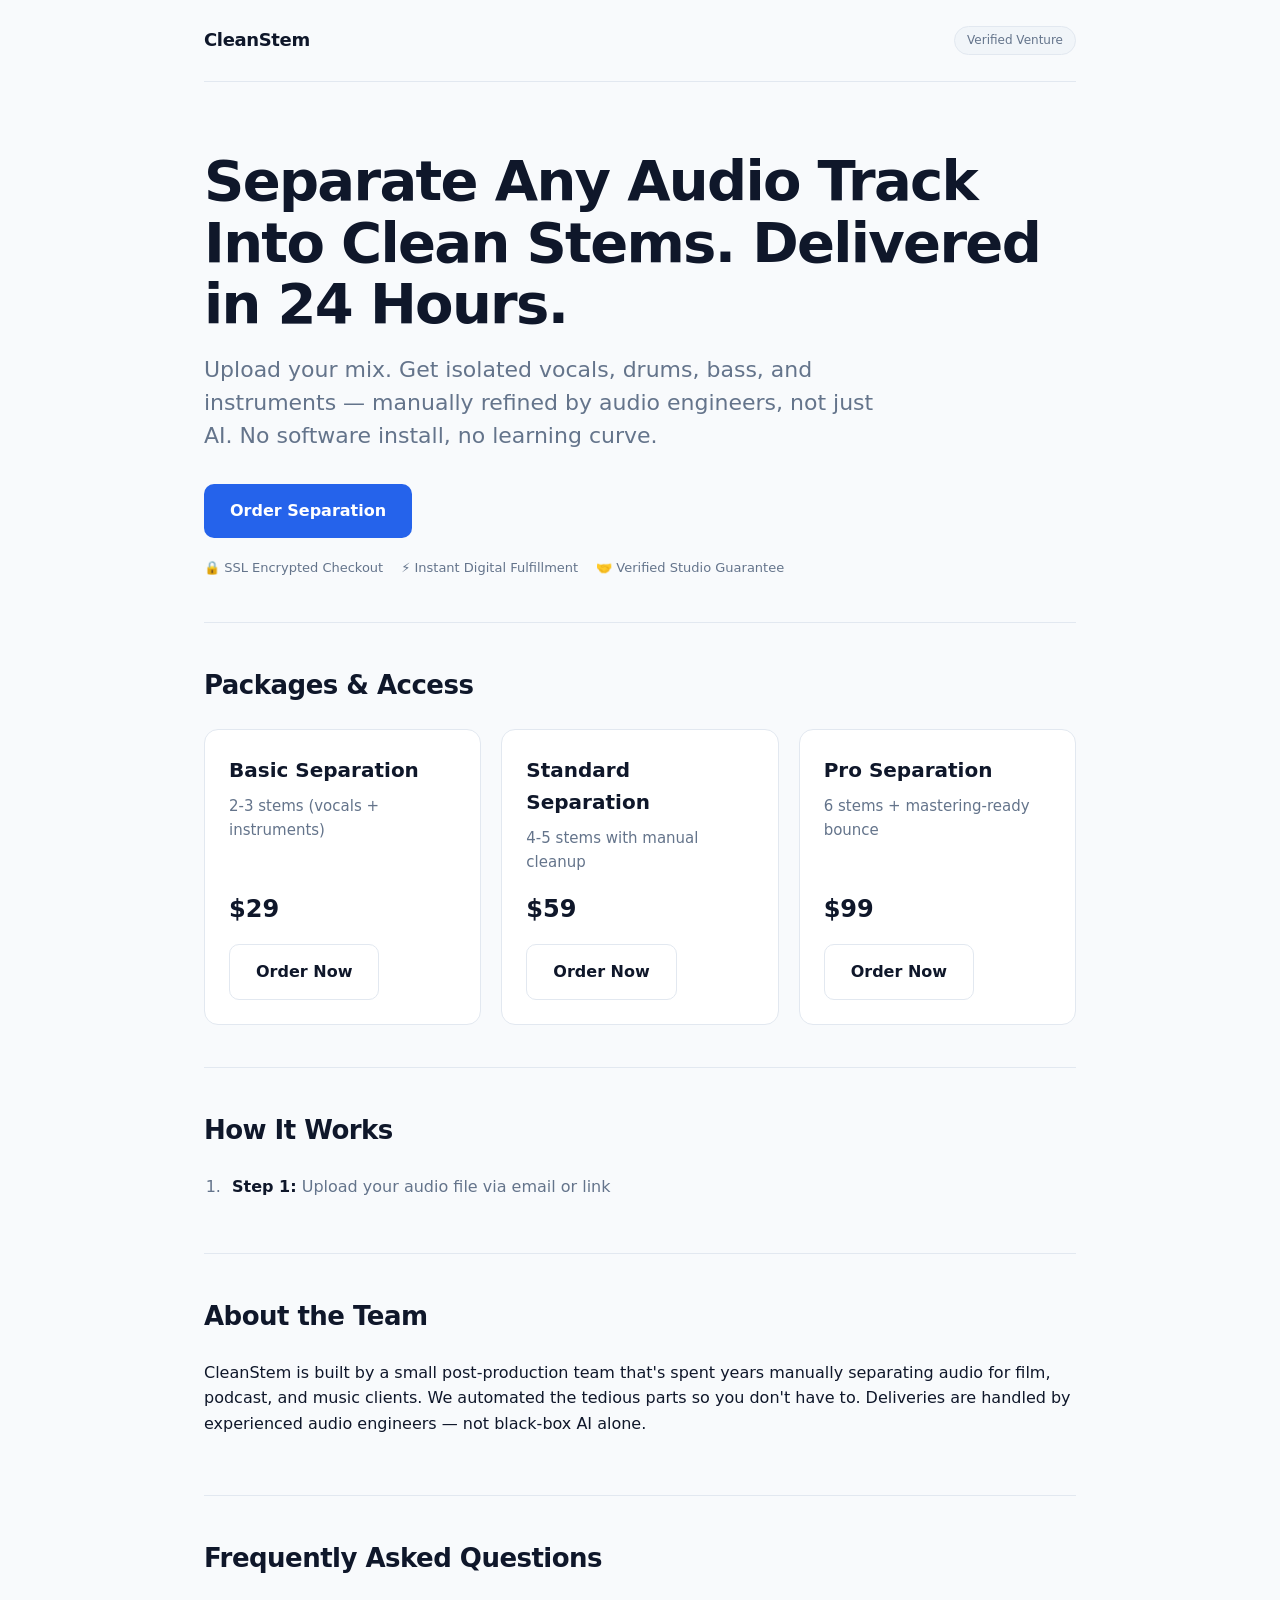
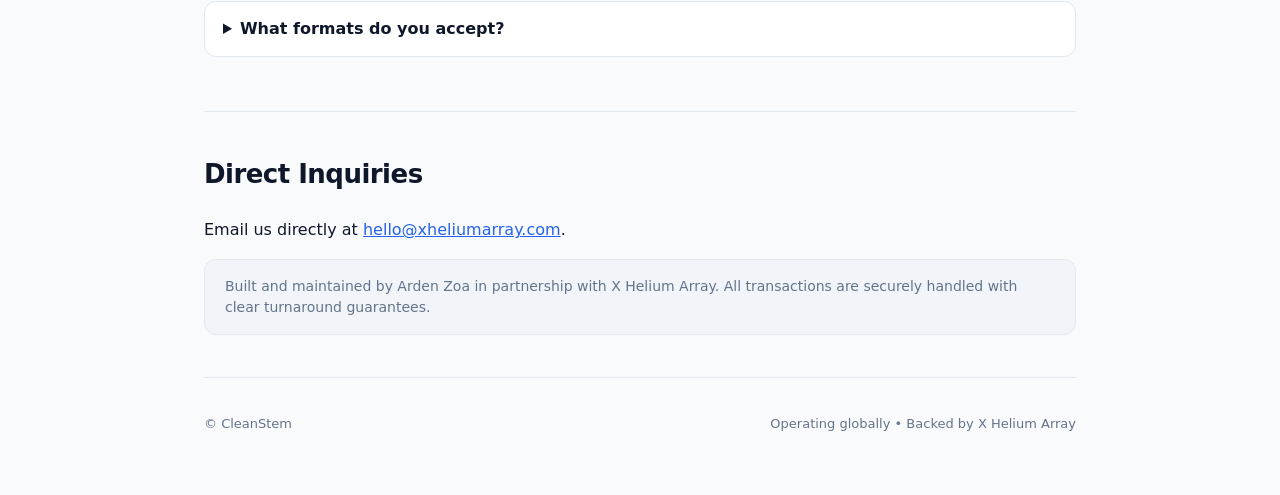
==== cleanstem/index.html @ 587b39a6 "Arden automated deployment: cleanstem (2026-11-14T08:57:35Z)" ====
<!doctype html>
<html lang="en">
<head>
<meta charset="utf-8">
<meta name="viewport" content="width=device-width,initial-scale=1">
<title>CleanStem — Separate Any Audio Track Into Clean Stems. Delivered in 24 Hours.</title>
<meta name="description" content="Upload your mix. Get isolated vocals, drums, bass, and instruments — manually refined by audio engineers, not just AI. No software install, no learning curve.">
<meta property="og:title" content="CleanStem — Separate Any Audio Track Into Clean Stems. Delivered in 24 Hours.">
<meta property="og:description" content="Upload your mix. Get isolated vocals, drums, bass, and instruments — manually refined by audio engineers, not just AI. No software install, no learning curve.">
<style>
:root{
  --bg:#0c0d0e;--fg:#f3f4f6;--muted:#9ca3af;--card:#141618;
  --line:#22252a;--accent:#2563eb;--accent-hover:#1d4ed8;--accent-fg:#ffffff;
  --soft:#181b20;--success:#10b981;--badge:#1e293b;
}
@media (prefers-color-scheme:light){
  :root{
    --bg:#f8fafc;--fg:#0f172a;--muted:#64748b;--card:#ffffff;
    --line:#e2e8f0;--accent:#2563eb;--accent-hover:#1d4ed8;--accent-fg:#ffffff;
    --soft:#f1f5f9;--success:#059669;--badge:#f1f5f9;
  }
}
*{box-sizing:border-box}html{scroll-behavior:smooth}
body{margin:0;background:var(--bg);color:var(--fg);font:16px/1.6 system-ui,-apple-system,"Segoe UI",Roboto,Helvetica,Arial,sans-serif;-webkit-font-smoothing:antialiased}
.wrap{max-width:920px;margin:0 auto;padding:0 24px}
header{display:flex;justify-content:space-between;align-items:center;padding:26px 0;border-bottom:1px solid var(--line)}
.brand{font-weight:700;font-size:18px;letter-spacing:-.02em}
.badge{font-size:12px;background:var(--badge);border:1px solid var(--line);border-radius:999px;padding:4px 12px;color:var(--muted);font-weight:500}
.hero{padding:68px 0 44px;text-align:left}
h1{font-size:clamp(34px,6vw,56px);line-height:1.1;margin:0 0 18px;letter-spacing:-.03em;font-weight:800}
.sub{font-size:clamp(18px,2.4vw,22px);color:var(--muted);max-width:680px;margin:0 0 32px;line-height:1.5}
.btn{display:inline-block;background:var(--accent);color:var(--accent-fg);padding:14px 26px;border-radius:10px;text-decoration:none;font-weight:600;font-size:16px;transition:background .15s ease}
.btn:hover{background:var(--accent-hover)}
.btn.ghost{background:transparent;color:var(--fg);border:1px solid var(--line)}
.btn.ghost:hover{border-color:var(--accent);color:var(--accent)}
.btn.checkout{background:var(--success);color:#ffffff}
.btn.checkout:hover{background:#059669}
.trust-bar{display:flex;gap:18px;align-items:center;margin-top:20px;font-size:13px;color:var(--muted)}
.trust-item{display:flex;align-items:center;gap:6px}
section{padding:42px 0;border-top:1px solid var(--line)}
h2{font-size:26px;margin:0 0 22px;letter-spacing:-.02em}
.grid{display:grid;gap:20px;grid-template-columns:repeat(auto-fit,minmax(260px,1fr))}
.card{background:var(--card);border:1px solid var(--line);border-radius:14px;padding:24px;display:flex;flex-direction:column;justify-content:space-between}
.card h3{margin:0 0 8px;font-size:20px;font-weight:700}.card p{margin:0 0 16px;color:var(--muted);font-size:15px}
.price{font-size:24px;font-weight:800;margin-bottom:16px;color:var(--fg)}
.price span{font-size:14px;color:var(--muted);font-weight:400}
ol.steps{padding-left:22px;margin:0}ol.steps li{margin:12px 0;padding-left:6px;color:var(--muted)}
ol.steps li strong{color:var(--fg)}
details{background:var(--card);border:1px solid var(--line);border-radius:12px;padding:14px 18px;margin:12px 0}
summary{cursor:pointer;font-weight:600;font-size:16px}
details p{margin:10px 0 0;color:var(--muted);font-size:15px}
.note{background:var(--soft);border:1px solid var(--line);border-radius:12px;padding:16px 20px;color:var(--muted);font-size:14px;line-height:1.5}
footer{padding:36px 0 60px;color:var(--muted);font-size:13px;border-top:1px solid var(--line);display:flex;justify-content:space-between;align-items:center}
a{color:var(--accent)}
</style>

</head>
<body>
<div class="wrap">
  <header>
    <div class="brand">CleanStem</div>
    <div class="badge">Verified Venture</div>
  </header>

  <div class="hero">
    <h1>Separate Any Audio Track Into Clean Stems. Delivered in 24 Hours.</h1>
    <p class="sub">Upload your mix. Get isolated vocals, drums, bass, and instruments — manually refined by audio engineers, not just AI. No software install, no learning curve.</p>
    <a class="btn" href="mailto:hello@xheliumarray.com?subject=CleanStem%20Order&amp;body=Hi%2C%20I&#x27;d%20like%20to%20order%20a%20stem%20separation.%20Here&#x27;s%20my%20file%3A"  rel="noopener">Order Separation</a>
    <div class="trust-bar"><div class="trust-item">🔒 SSL Encrypted Checkout</div><div class="trust-item">⚡ Instant Digital Fulfillment</div><div class="trust-item">🤝 Verified Studio Guarantee</div></div>
  </div>

  <section id="offers"><h2>Packages & Access</h2><div class="grid"><div class="card"><div><h3>Basic Separation</h3><p>2-3 stems (vocals + instruments)</p></div><div><div class="price">$29</div><a class="btn ghost" href="mailto:hello@xheliumarray.com?subject=CleanStem%20Basic&amp;body=I&#x27;d%20like%20the%20Basic%20package"  rel="noopener">Order Now</a></div></div><div class="card"><div><h3>Standard Separation</h3><p>4-5 stems with manual cleanup</p></div><div><div class="price">$59</div><a class="btn ghost" href="mailto:hello@xheliumarray.com?subject=CleanStem%20Standard&amp;body=I&#x27;d%20like%20the%20Standard%20package"  rel="noopener">Order Now</a></div></div><div class="card"><div><h3>Pro Separation</h3><p>6 stems + mastering-ready bounce</p></div><div><div class="price">$99</div><a class="btn ghost" href="mailto:hello@xheliumarray.com?subject=CleanStem%20Pro&amp;body=I&#x27;d%20like%20the%20Pro%20package"  rel="noopener">Order Now</a></div></div></div></section>
  <section><h2>How It Works</h2><ol class="steps"><li><strong>Step 1:</strong> Upload your audio file via email or link</li></ol></section>
  <section><h2>About the Team</h2><p>CleanStem is built by a small post-production team that&#x27;s spent years manually separating audio for film, podcast, and music clients. We automated the tedious parts so you don&#x27;t have to. Deliveries are handled by experienced audio engineers — not black-box AI alone.</p></section>
  
  <section><h2>Frequently Asked Questions</h2><details><summary>What formats do you accept?</summary><p>WAV, AIFF, MP3, FLAC, AAC up to 500MB. We recommend lossless for best results.</p></details></section>

  <section id="contact">
    <h2>Direct Inquiries</h2>
    <p>Email us directly at <a href="mailto:hello@xheliumarray.com">hello@xheliumarray.com</a>.</p>
    <div class="note">Built and maintained by Arden Zoa in partnership with X Helium Array. All transactions are securely handled with clear turnaround guarantees.</div>
  </section>

  <footer>
    <div>© CleanStem</div>
    <div>Operating globally • Backed by X Helium Array</div>
  </footer>
</div>
</body>
</html>
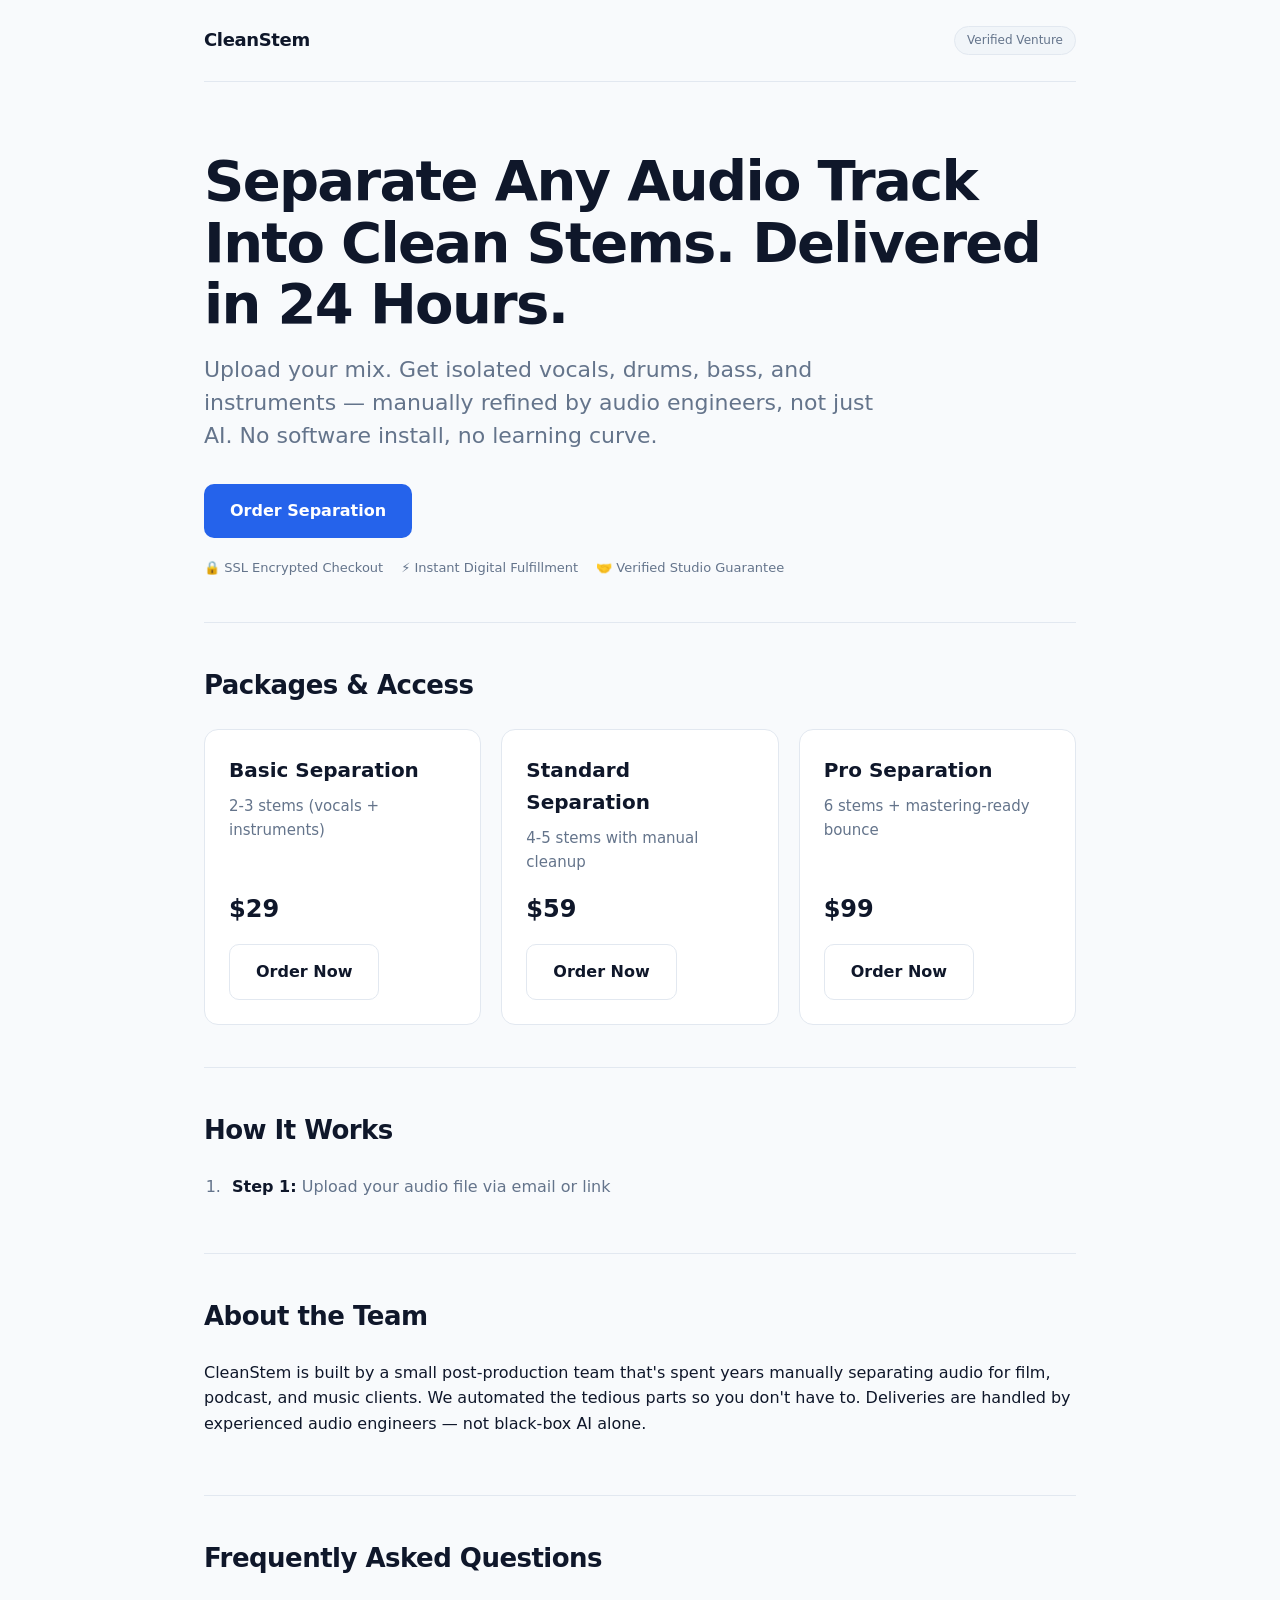
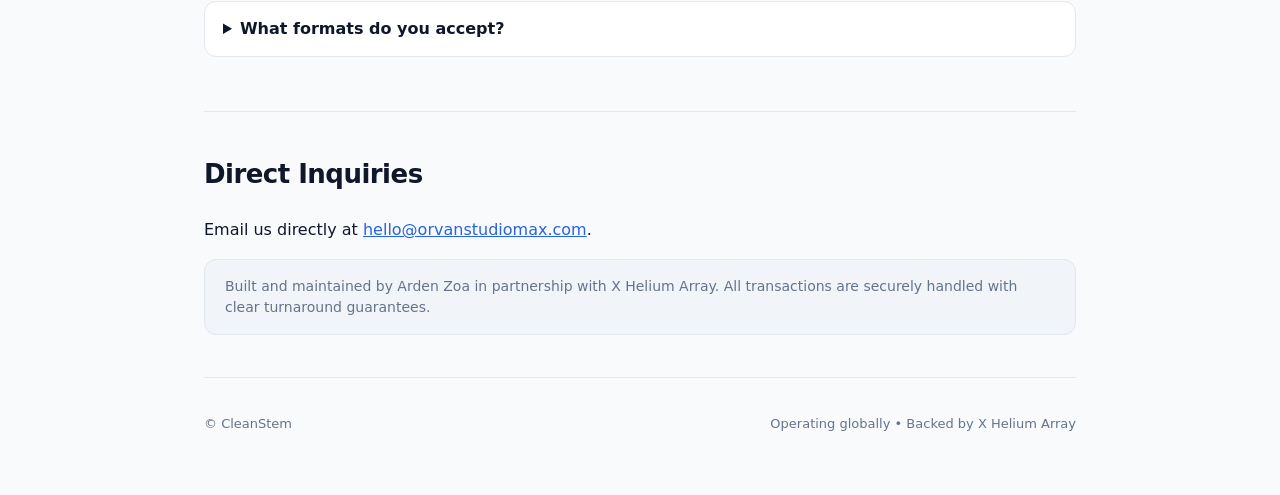
==== commit c8856d53: "Arden automated deployment: cleanstem (2026-11-14T09:01:49Z)" ====
--- a/cleanstem/index.html
+++ b/cleanstem/index.html
@@ -65,11 +65,11 @@
   <div class="hero">
     <h1>Separate Any Audio Track Into Clean Stems. Delivered in 24 Hours.</h1>
     <p class="sub">Upload your mix. Get isolated vocals, drums, bass, and instruments — manually refined by audio engineers, not just AI. No software install, no learning curve.</p>
-    <a class="btn" href="mailto:hello@xheliumarray.com?subject=CleanStem%20Order&amp;body=Hi%2C%20I&#x27;d%20like%20to%20order%20a%20stem%20separation.%20Here&#x27;s%20my%20file%3A"  rel="noopener">Order Separation</a>
+    <a class="btn" href="mailto:hello@orvanstudiomax.com?subject=CleanStem%20Order&amp;body=Hi%2C%20I&#x27;d%20like%20to%20order%20a%20stem%20separation.%20Here&#x27;s%20my%20file%3A"  rel="noopener">Order Separation</a>
     <div class="trust-bar"><div class="trust-item">🔒 SSL Encrypted Checkout</div><div class="trust-item">⚡ Instant Digital Fulfillment</div><div class="trust-item">🤝 Verified Studio Guarantee</div></div>
   </div>
 
-  <section id="offers"><h2>Packages & Access</h2><div class="grid"><div class="card"><div><h3>Basic Separation</h3><p>2-3 stems (vocals + instruments)</p></div><div><div class="price">$29</div><a class="btn ghost" href="mailto:hello@xheliumarray.com?subject=CleanStem%20Basic&amp;body=I&#x27;d%20like%20the%20Basic%20package"  rel="noopener">Order Now</a></div></div><div class="card"><div><h3>Standard Separation</h3><p>4-5 stems with manual cleanup</p></div><div><div class="price">$59</div><a class="btn ghost" href="mailto:hello@xheliumarray.com?subject=CleanStem%20Standard&amp;body=I&#x27;d%20like%20the%20Standard%20package"  rel="noopener">Order Now</a></div></div><div class="card"><div><h3>Pro Separation</h3><p>6 stems + mastering-ready bounce</p></div><div><div class="price">$99</div><a class="btn ghost" href="mailto:hello@xheliumarray.com?subject=CleanStem%20Pro&amp;body=I&#x27;d%20like%20the%20Pro%20package"  rel="noopener">Order Now</a></div></div></div></section>
+  <section id="offers"><h2>Packages & Access</h2><div class="grid"><div class="card"><div><h3>Basic Separation</h3><p>2-3 stems (vocals + instruments)</p></div><div><div class="price">$29</div><a class="btn ghost" href="mailto:hello@orvanstudiomax.com?subject=CleanStem%20Basic&amp;body=I&#x27;d%20like%20the%20Basic%20package"  rel="noopener">Order Now</a></div></div><div class="card"><div><h3>Standard Separation</h3><p>4-5 stems with manual cleanup</p></div><div><div class="price">$59</div><a class="btn ghost" href="mailto:hello@orvanstudiomax.com?subject=CleanStem%20Standard&amp;body=I&#x27;d%20like%20the%20Standard%20package"  rel="noopener">Order Now</a></div></div><div class="card"><div><h3>Pro Separation</h3><p>6 stems + mastering-ready bounce</p></div><div><div class="price">$99</div><a class="btn ghost" href="mailto:hello@orvanstudiomax.com?subject=CleanStem%20Pro&amp;body=I&#x27;d%20like%20the%20Pro%20package"  rel="noopener">Order Now</a></div></div></div></section>
   <section><h2>How It Works</h2><ol class="steps"><li><strong>Step 1:</strong> Upload your audio file via email or link</li></ol></section>
   <section><h2>About the Team</h2><p>CleanStem is built by a small post-production team that&#x27;s spent years manually separating audio for film, podcast, and music clients. We automated the tedious parts so you don&#x27;t have to. Deliveries are handled by experienced audio engineers — not black-box AI alone.</p></section>
   
@@ -77,7 +77,7 @@
 
   <section id="contact">
     <h2>Direct Inquiries</h2>
-    <p>Email us directly at <a href="mailto:hello@xheliumarray.com">hello@xheliumarray.com</a>.</p>
+    <p>Email us directly at <a href="mailto:hello@orvanstudiomax.com">hello@orvanstudiomax.com</a>.</p>
     <div class="note">Built and maintained by Arden Zoa in partnership with X Helium Array. All transactions are securely handled with clear turnaround guarantees.</div>
   </section>
 
@@ -87,4 +87,4 @@
   </footer>
 </div>
 </body>
-</html>+</html>
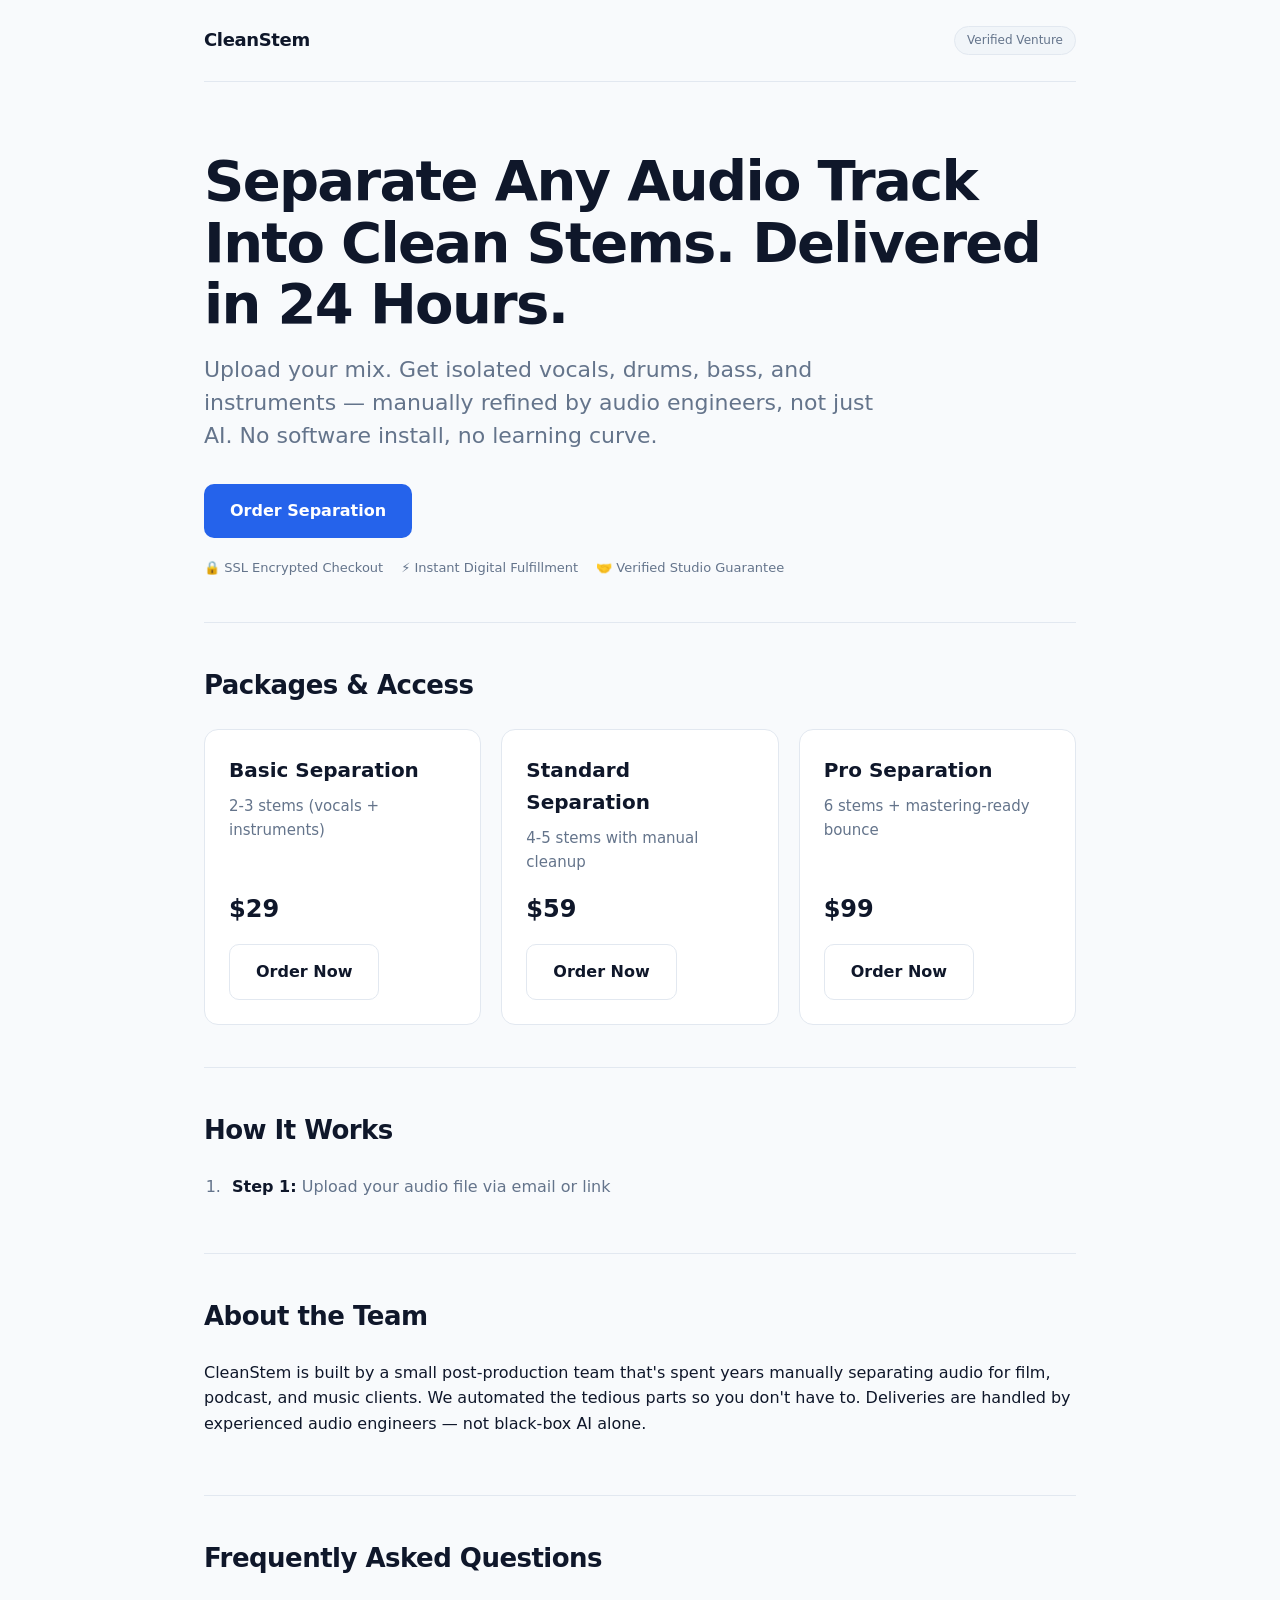
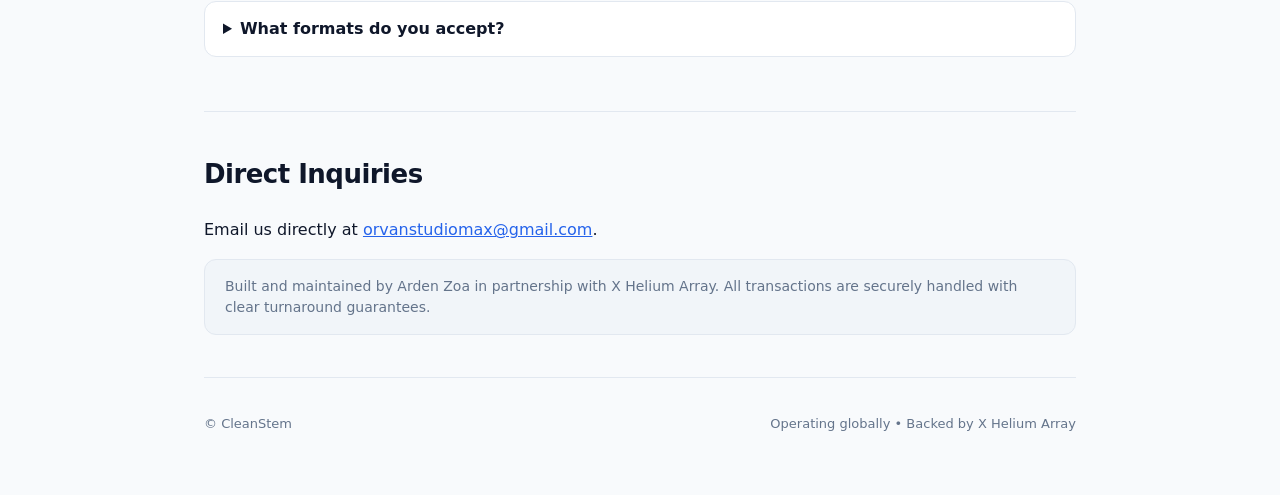
==== commit e67e79b6: "Arden automated deployment: cleanstem (2026-11-14T09:12:26Z)" ====
--- a/cleanstem/index.html
+++ b/cleanstem/index.html
@@ -65,11 +65,11 @@
   <div class="hero">
     <h1>Separate Any Audio Track Into Clean Stems. Delivered in 24 Hours.</h1>
     <p class="sub">Upload your mix. Get isolated vocals, drums, bass, and instruments — manually refined by audio engineers, not just AI. No software install, no learning curve.</p>
-    <a class="btn" href="mailto:hello@orvanstudiomax.com?subject=CleanStem%20Order&amp;body=Hi%2C%20I&#x27;d%20like%20to%20order%20a%20stem%20separation.%20Here&#x27;s%20my%20file%3A"  rel="noopener">Order Separation</a>
+    <a class="btn" href="mailto:orvanstudiomax@gmail.com?subject=CleanStem%20Order&amp;body=Hi%2C%20I&#x27;d%20like%20to%20order%20a%20stem%20separation.%20Here&#x27;s%20my%20file%3A"  rel="noopener">Order Separation</a>
     <div class="trust-bar"><div class="trust-item">🔒 SSL Encrypted Checkout</div><div class="trust-item">⚡ Instant Digital Fulfillment</div><div class="trust-item">🤝 Verified Studio Guarantee</div></div>
   </div>
 
-  <section id="offers"><h2>Packages & Access</h2><div class="grid"><div class="card"><div><h3>Basic Separation</h3><p>2-3 stems (vocals + instruments)</p></div><div><div class="price">$29</div><a class="btn ghost" href="mailto:hello@orvanstudiomax.com?subject=CleanStem%20Basic&amp;body=I&#x27;d%20like%20the%20Basic%20package"  rel="noopener">Order Now</a></div></div><div class="card"><div><h3>Standard Separation</h3><p>4-5 stems with manual cleanup</p></div><div><div class="price">$59</div><a class="btn ghost" href="mailto:hello@orvanstudiomax.com?subject=CleanStem%20Standard&amp;body=I&#x27;d%20like%20the%20Standard%20package"  rel="noopener">Order Now</a></div></div><div class="card"><div><h3>Pro Separation</h3><p>6 stems + mastering-ready bounce</p></div><div><div class="price">$99</div><a class="btn ghost" href="mailto:hello@orvanstudiomax.com?subject=CleanStem%20Pro&amp;body=I&#x27;d%20like%20the%20Pro%20package"  rel="noopener">Order Now</a></div></div></div></section>
+  <section id="offers"><h2>Packages & Access</h2><div class="grid"><div class="card"><div><h3>Basic Separation</h3><p>2-3 stems (vocals + instruments)</p></div><div><div class="price">$29</div><a class="btn ghost" href="mailto:orvanstudiomax@gmail.com?subject=CleanStem%20Basic&amp;body=I&#x27;d%20like%20the%20Basic%20package"  rel="noopener">Order Now</a></div></div><div class="card"><div><h3>Standard Separation</h3><p>4-5 stems with manual cleanup</p></div><div><div class="price">$59</div><a class="btn ghost" href="mailto:orvanstudiomax@gmail.com?subject=CleanStem%20Standard&amp;body=I&#x27;d%20like%20the%20Standard%20package"  rel="noopener">Order Now</a></div></div><div class="card"><div><h3>Pro Separation</h3><p>6 stems + mastering-ready bounce</p></div><div><div class="price">$99</div><a class="btn ghost" href="mailto:orvanstudiomax@gmail.com?subject=CleanStem%20Pro&amp;body=I&#x27;d%20like%20the%20Pro%20package"  rel="noopener">Order Now</a></div></div></div></section>
   <section><h2>How It Works</h2><ol class="steps"><li><strong>Step 1:</strong> Upload your audio file via email or link</li></ol></section>
   <section><h2>About the Team</h2><p>CleanStem is built by a small post-production team that&#x27;s spent years manually separating audio for film, podcast, and music clients. We automated the tedious parts so you don&#x27;t have to. Deliveries are handled by experienced audio engineers — not black-box AI alone.</p></section>
   
@@ -77,7 +77,7 @@
 
   <section id="contact">
     <h2>Direct Inquiries</h2>
-    <p>Email us directly at <a href="mailto:hello@orvanstudiomax.com">hello@orvanstudiomax.com</a>.</p>
+    <p>Email us directly at <a href="mailto:orvanstudiomax@gmail.com">orvanstudiomax@gmail.com</a>.</p>
     <div class="note">Built and maintained by Arden Zoa in partnership with X Helium Array. All transactions are securely handled with clear turnaround guarantees.</div>
   </section>
 
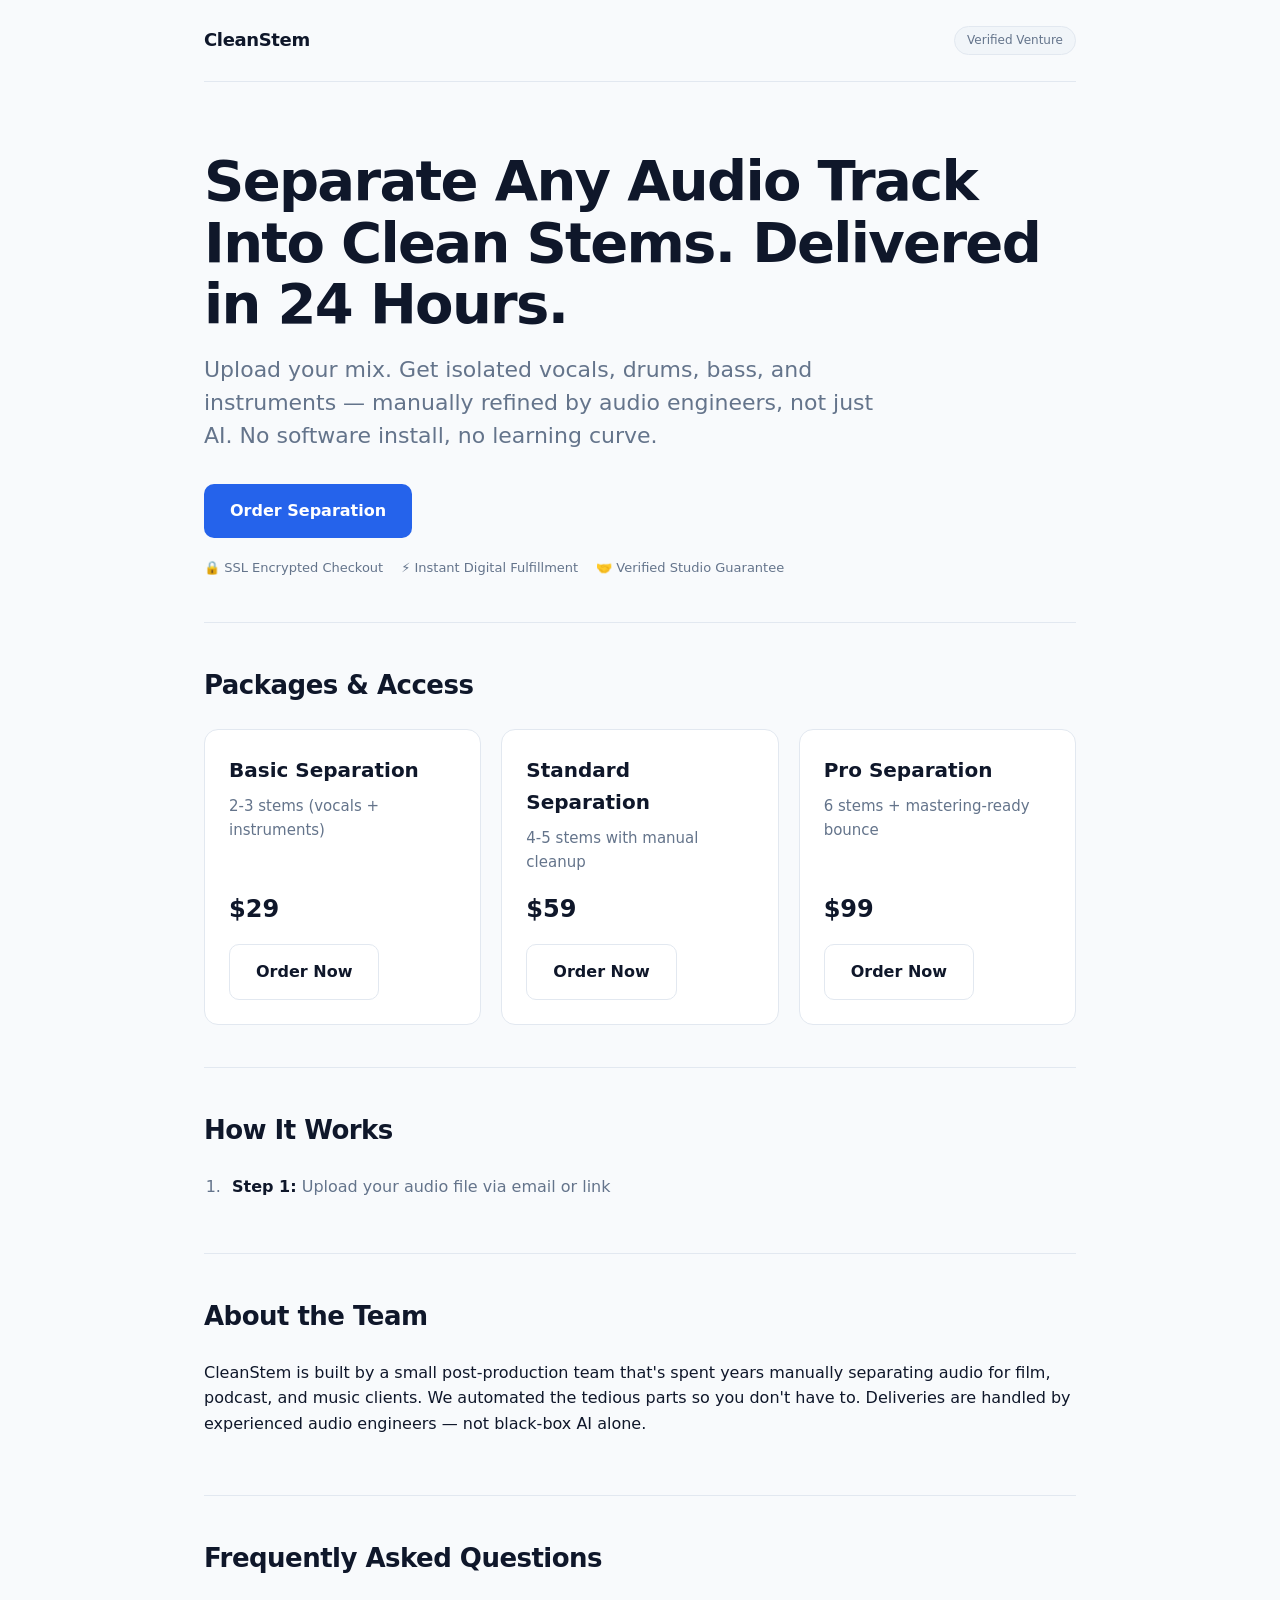
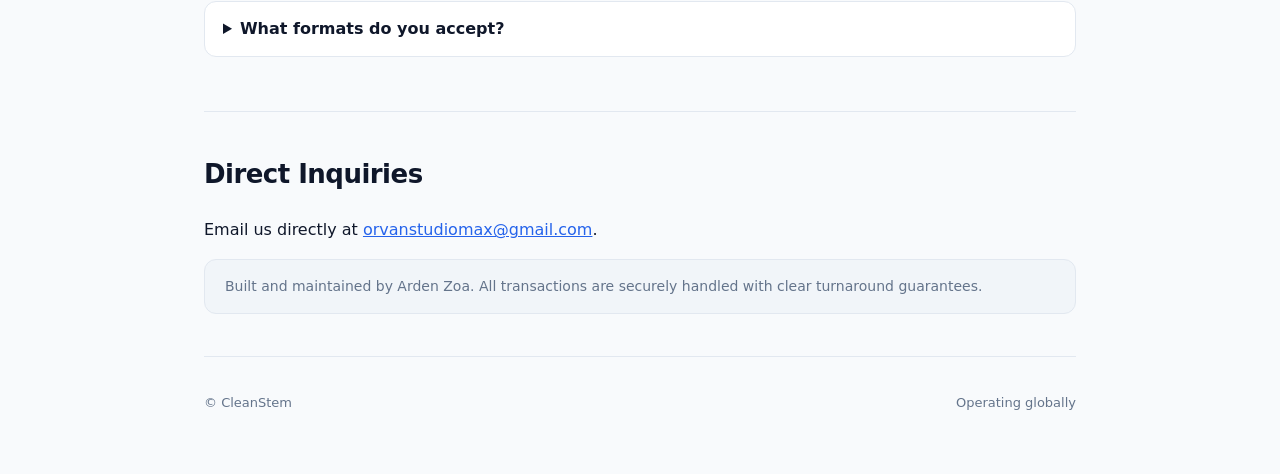
==== commit 7bb9e0f4: "Arden automated deployment: cleanstem (2026-11-14T09:15:03Z)" ====
--- a/cleanstem/index.html
+++ b/cleanstem/index.html
@@ -78,13 +78,13 @@
   <section id="contact">
     <h2>Direct Inquiries</h2>
     <p>Email us directly at <a href="mailto:orvanstudiomax@gmail.com">orvanstudiomax@gmail.com</a>.</p>
-    <div class="note">Built and maintained by Arden Zoa in partnership with X Helium Array. All transactions are securely handled with clear turnaround guarantees.</div>
+    <div class="note">Built and maintained by Arden Zoa. All transactions are securely handled with clear turnaround guarantees.</div>
   </section>
 
   <footer>
     <div>© CleanStem</div>
-    <div>Operating globally • Backed by X Helium Array</div>
+    <div>Operating globally</div>
   </footer>
 </div>
 </body>
-</html>
+</html>
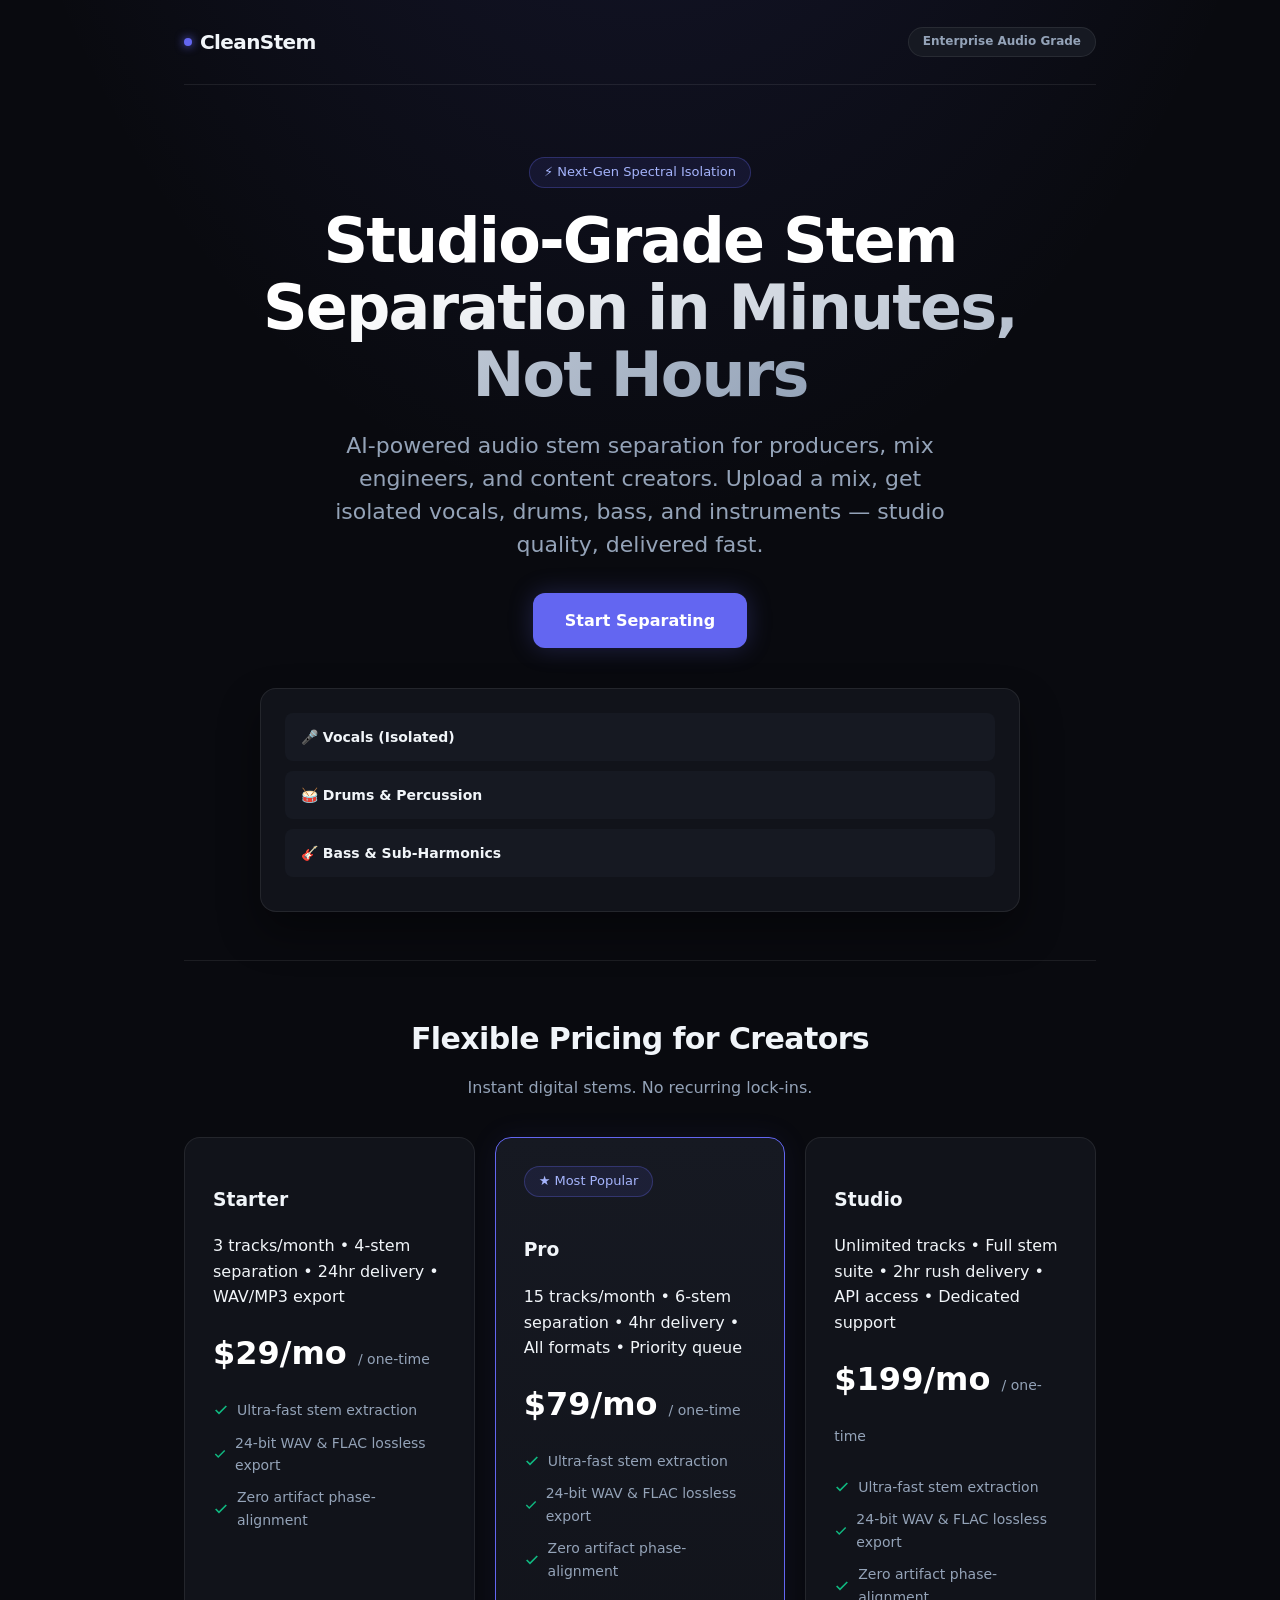
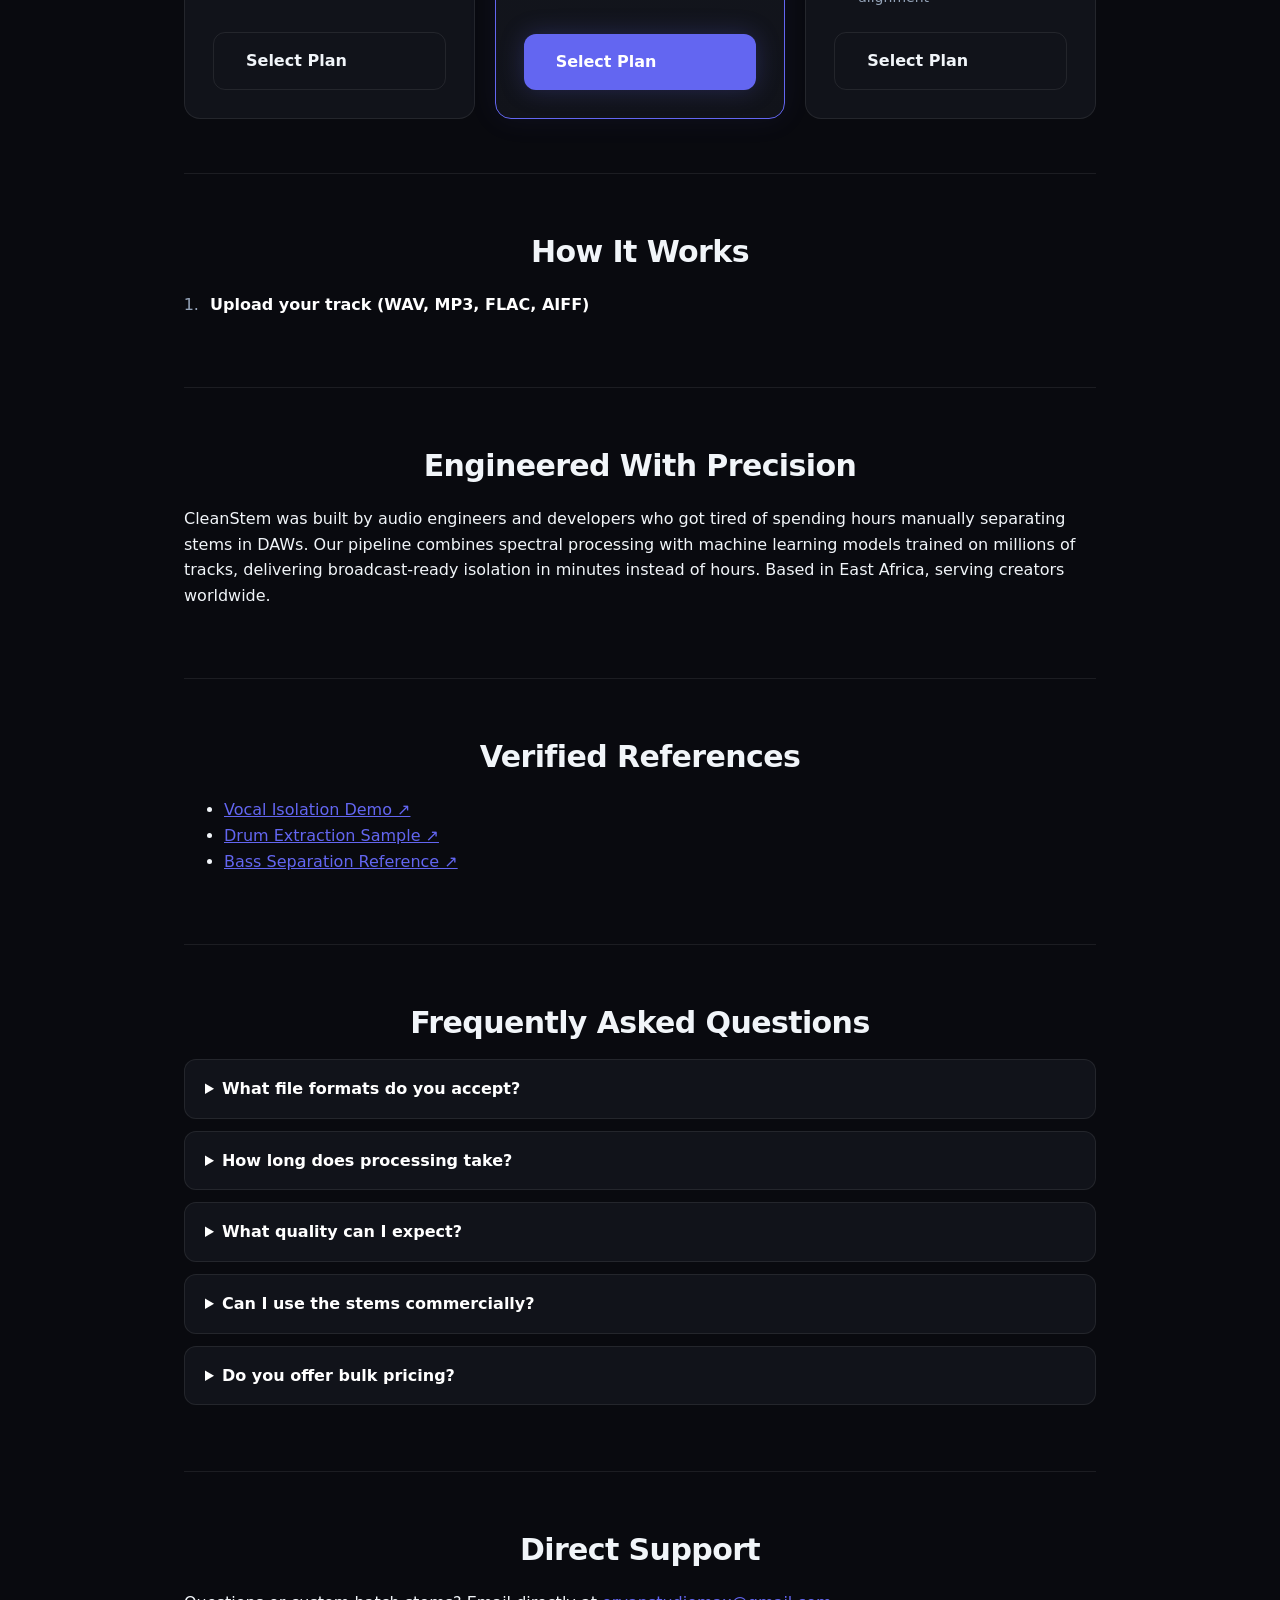
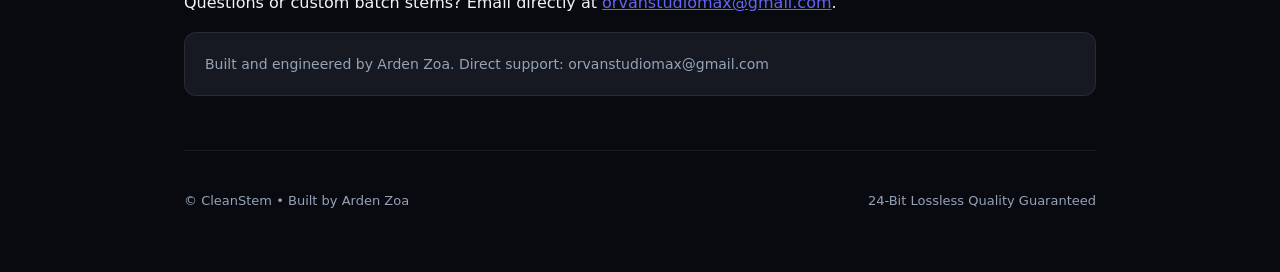
==== commit 85b54451: "Arden automated deployment: cleanstem (2026-11-14T10:06:04Z)" ====
--- a/cleanstem/index.html
+++ b/cleanstem/index.html
@@ -3,54 +3,66 @@
 <head>
 <meta charset="utf-8">
 <meta name="viewport" content="width=device-width,initial-scale=1">
-<title>CleanStem — Separate Any Audio Track Into Clean Stems. Delivered in 24 Hours.</title>
-<meta name="description" content="Upload your mix. Get isolated vocals, drums, bass, and instruments — manually refined by audio engineers, not just AI. No software install, no learning curve.">
-<meta property="og:title" content="CleanStem — Separate Any Audio Track Into Clean Stems. Delivered in 24 Hours.">
-<meta property="og:description" content="Upload your mix. Get isolated vocals, drums, bass, and instruments — manually refined by audio engineers, not just AI. No software install, no learning curve.">
+<title>CleanStem — Studio-Grade Stem Separation in Minutes, Not Hours</title>
+<meta name="description" content="AI-powered audio stem separation for producers, mix engineers, and content creators. Upload a mix, get isolated vocals, drums, bass, and instruments — studio quality, delivered fast.">
+<meta property="og:title" content="CleanStem — Studio-Grade Stem Separation in Minutes, Not Hours">
+<meta property="og:description" content="AI-powered audio stem separation for producers, mix engineers, and content creators. Upload a mix, get isolated vocals, drums, bass, and instruments — studio quality, delivered fast.">
 <style>
 :root{
-  --bg:#0c0d0e;--fg:#f3f4f6;--muted:#9ca3af;--card:#141618;
-  --line:#22252a;--accent:#2563eb;--accent-hover:#1d4ed8;--accent-fg:#ffffff;
-  --soft:#181b20;--success:#10b981;--badge:#1e293b;
-}
-@media (prefers-color-scheme:light){
-  :root{
-    --bg:#f8fafc;--fg:#0f172a;--muted:#64748b;--card:#ffffff;
-    --line:#e2e8f0;--accent:#2563eb;--accent-hover:#1d4ed8;--accent-fg:#ffffff;
-    --soft:#f1f5f9;--success:#059669;--badge:#f1f5f9;
-  }
+  --bg:#090a0f;--fg:#f1f5f9;--muted:#94a3b8;--card:#11131a;
+  --line:rgba(255,255,255,0.08);--accent:#6366f1;--accent-hover:#4f46e5;
+  --accent-glow:rgba(99,102,241,0.25);--card-glow:rgba(99,102,241,0.08);
+  --success:#10b981;--soft:#161922;
 }
 *{box-sizing:border-box}html{scroll-behavior:smooth}
-body{margin:0;background:var(--bg);color:var(--fg);font:16px/1.6 system-ui,-apple-system,"Segoe UI",Roboto,Helvetica,Arial,sans-serif;-webkit-font-smoothing:antialiased}
-.wrap{max-width:920px;margin:0 auto;padding:0 24px}
+body{
+  margin:0;background:var(--bg);color:var(--fg);
+  font:16px/1.6 system-ui,-apple-system,"Segoe UI",Roboto,Helvetica,Arial,sans-serif;
+  background-image:radial-gradient(ellipse 80% 50% at 50% -20%,rgba(99,102,241,0.18),transparent 70%);
+  -webkit-font-smoothing:antialiased;
+}
+.wrap{max-width:960px;margin:0 auto;padding:0 24px}
 header{display:flex;justify-content:space-between;align-items:center;padding:26px 0;border-bottom:1px solid var(--line)}
-.brand{font-weight:700;font-size:18px;letter-spacing:-.02em}
-.badge{font-size:12px;background:var(--badge);border:1px solid var(--line);border-radius:999px;padding:4px 12px;color:var(--muted);font-weight:500}
-.hero{padding:68px 0 44px;text-align:left}
-h1{font-size:clamp(34px,6vw,56px);line-height:1.1;margin:0 0 18px;letter-spacing:-.03em;font-weight:800}
-.sub{font-size:clamp(18px,2.4vw,22px);color:var(--muted);max-width:680px;margin:0 0 32px;line-height:1.5}
-.btn{display:inline-block;background:var(--accent);color:var(--accent-fg);padding:14px 26px;border-radius:10px;text-decoration:none;font-weight:600;font-size:16px;transition:background .15s ease}
-.btn:hover{background:var(--accent-hover)}
-.btn.ghost{background:transparent;color:var(--fg);border:1px solid var(--line)}
-.btn.ghost:hover{border-color:var(--accent);color:var(--accent)}
-.btn.checkout{background:var(--success);color:#ffffff}
-.btn.checkout:hover{background:#059669}
-.trust-bar{display:flex;gap:18px;align-items:center;margin-top:20px;font-size:13px;color:var(--muted)}
-.trust-item{display:flex;align-items:center;gap:6px}
-section{padding:42px 0;border-top:1px solid var(--line)}
-h2{font-size:26px;margin:0 0 22px;letter-spacing:-.02em}
-.grid{display:grid;gap:20px;grid-template-columns:repeat(auto-fit,minmax(260px,1fr))}
-.card{background:var(--card);border:1px solid var(--line);border-radius:14px;padding:24px;display:flex;flex-direction:column;justify-content:space-between}
-.card h3{margin:0 0 8px;font-size:20px;font-weight:700}.card p{margin:0 0 16px;color:var(--muted);font-size:15px}
-.price{font-size:24px;font-weight:800;margin-bottom:16px;color:var(--fg)}
+.brand{font-weight:800;font-size:20px;letter-spacing:-.03em;display:flex;align-items:center;gap:8px}
+.brand-dot{width:8px;height:8px;background:var(--accent);border-radius:50%;box-shadow:0 0 10px var(--accent)}
+.badge{font-size:12px;background:var(--soft);border:1px solid var(--line);border-radius:999px;padding:4px 14px;color:var(--muted);font-weight:600}
+.hero{padding:72px 0 48px;text-align:center}
+.pill{display:inline-flex;align-items:center;gap:6px;background:rgba(99,102,241,0.1);border:1px solid rgba(99,102,241,0.3);color:#a5b4fc;font-size:13px;padding:4px 14px;border-radius:999px;margin-bottom:20px}
+h1{font-size:clamp(36px,6.5vw,62px);line-height:1.08;margin:0 auto 20px;letter-spacing:-.03em;font-weight:800;max-width:820px}
+h1 span{background:linear-gradient(135deg,#fff 40%,#94a3b8);-webkit-background-clip:text;-webkit-text-fill-color:transparent}
+.sub{font-size:clamp(18px,2.4vw,22px);color:var(--muted);max-width:640px;margin:0 auto 32px;line-height:1.5}
+.btn{display:inline-block;background:var(--accent);color:#fff;padding:15px 32px;border-radius:12px;text-decoration:none;font-weight:700;font-size:16px;box-shadow:0 0 24px var(--accent-glow);transition:all .2s ease}
+.btn:hover{background:var(--accent-hover);transform:translateY(-1px);box-shadow:0 0 32px rgba(99,102,241,0.4)}
+.btn.ghost{background:transparent;color:var(--fg);border:1px solid var(--line);box-shadow:none}
+.btn.ghost:hover{border-color:var(--accent);color:#fff}
+.waveform-box{
+  background:var(--card);border:1px solid var(--line);border-radius:16px;padding:24px;
+  margin:40px auto 0;max-width:760px;box-shadow:0 20px 40px rgba(0,0,0,0.4);
+}
+.track-row{display:flex;align-items:center;justify-content:space-between;padding:12px 16px;background:var(--soft);border-radius:8px;margin-bottom:10px}
+.track-name{font-weight:600;font-size:14px;display:flex;align-items:center;gap:8px}
+.wave-bars{display:flex;align-items:center;gap:3px;height:24px}
+.wave-bar{width:3px;background:var(--accent);border-radius:2px;animation:pulseWave 1.4s infinite ease-in-out alternate}
+@keyframes pulseWave{0%{height:4px;opacity:.3}100%{height:22px;opacity:1}}
+section{padding:54px 0;border-top:1px solid var(--line)}
+h2{font-size:30px;letter-spacing:-.02em;margin:0 0 12px;text-align:center}
+.sec-sub{text-align:center;color:var(--muted);margin:0 auto 36px;max-width:540px;font-size:16px}
+.grid{display:grid;gap:20px;grid-template-columns:repeat(auto-fit,minmax(280px,1fr))}
+.card{background:var(--card);border:1px solid var(--line);border-radius:16px;padding:28px;display:flex;flex-direction:column;justify-content:space-between;transition:border-color .2s}
+.card:hover{border-color:rgba(99,102,241,0.4)}
+.card.featured{border-color:var(--accent);background:linear-gradient(180deg,var(--soft) 0%,var(--card) 100%);box-shadow:0 0 30px var(--card-glow)}
+.price{font-size:32px;font-weight:800;color:#fff;margin:18px 0 20px}
 .price span{font-size:14px;color:var(--muted);font-weight:400}
-ol.steps{padding-left:22px;margin:0}ol.steps li{margin:12px 0;padding-left:6px;color:var(--muted)}
-ol.steps li strong{color:var(--fg)}
-details{background:var(--card);border:1px solid var(--line);border-radius:12px;padding:14px 18px;margin:12px 0}
-summary{cursor:pointer;font-weight:600;font-size:16px}
-details p{margin:10px 0 0;color:var(--muted);font-size:15px}
-.note{background:var(--soft);border:1px solid var(--line);border-radius:12px;padding:16px 20px;color:var(--muted);font-size:14px;line-height:1.5}
-footer{padding:36px 0 60px;color:var(--muted);font-size:13px;border-top:1px solid var(--line);display:flex;justify-content:space-between;align-items:center}
+.feature-list{list-style:none;padding:0;margin:0 0 24px}
+.feature-list li{display:flex;align-items:center;gap:8px;font-size:14px;color:var(--muted);margin:10px 0}
+.feature-list li svg{color:var(--success)}
+ol.steps{padding-left:20px;margin:0}ol.steps li{margin:16px 0;padding-left:6px;color:var(--muted)}
+ol.steps li strong{color:#fff}
+details{background:var(--card);border:1px solid var(--line);border-radius:12px;padding:16px 20px;margin:12px 0}
+summary{cursor:pointer;font-weight:600;font-size:16px;color:#fff}
+details p{margin:12px 0 0;color:var(--muted);font-size:15px}
+.note{background:var(--soft);border:1px solid var(--line);border-radius:12px;padding:20px;color:var(--muted);font-size:14px}
+footer{padding:40px 0 60px;color:var(--muted);font-size:13px;border-top:1px solid var(--line);display:flex;justify-content:space-between;align-items:center}
 a{color:var(--accent)}
 </style>
 
@@ -58,32 +70,65 @@
 <body>
 <div class="wrap">
   <header>
-    <div class="brand">CleanStem</div>
-    <div class="badge">Verified Venture</div>
+    <div class="brand"><div class="brand-dot"></div>CleanStem</div>
+    <div class="badge">Enterprise Audio Grade</div>
   </header>
 
   <div class="hero">
-    <h1>Separate Any Audio Track Into Clean Stems. Delivered in 24 Hours.</h1>
-    <p class="sub">Upload your mix. Get isolated vocals, drums, bass, and instruments — manually refined by audio engineers, not just AI. No software install, no learning curve.</p>
-    <a class="btn" href="mailto:orvanstudiomax@gmail.com?subject=CleanStem%20Order&amp;body=Hi%2C%20I&#x27;d%20like%20to%20order%20a%20stem%20separation.%20Here&#x27;s%20my%20file%3A"  rel="noopener">Order Separation</a>
-    <div class="trust-bar"><div class="trust-item">🔒 SSL Encrypted Checkout</div><div class="trust-item">⚡ Instant Digital Fulfillment</div><div class="trust-item">🤝 Verified Studio Guarantee</div></div>
+    <div class="pill">⚡ Next-Gen Spectral Isolation</div>
+    <h1><span>Studio-Grade Stem Separation in Minutes, Not Hours</span></h1>
+    <p class="sub">AI-powered audio stem separation for producers, mix engineers, and content creators. Upload a mix, get isolated vocals, drums, bass, and instruments — studio quality, delivered fast.</p>
+    <a class="btn" href="mailto:orvanstudiomax@gmail.com"  rel="noopener">Start Separating</a>
+
+    <div class="waveform-box">
+      <div class="track-row">
+        <div class="track-name">🎤 Vocals (Isolated)</div>
+        <div class="wave-bars">
+          <div class="wave-bar" style="animation-delay:0.1s"></div>
+          <div class="wave-bar" style="animation-delay:0.4s"></div>
+          <div class="wave-bar" style="animation-delay:0.2s"></div>
+          <div class="wave-bar" style="animation-delay:0.6s"></div>
+          <div class="wave-bar" style="animation-delay:0.3s"></div>
+        </div>
+      </div>
+      <div class="track-row">
+        <div class="track-name">🥁 Drums & Percussion</div>
+        <div class="wave-bars">
+          <div class="wave-bar" style="animation-delay:0.5s"></div>
+          <div class="wave-bar" style="animation-delay:0.1s"></div>
+          <div class="wave-bar" style="animation-delay:0.7s"></div>
+          <div class="wave-bar" style="animation-delay:0.3s"></div>
+          <div class="wave-bar" style="animation-delay:0.2s"></div>
+        </div>
+      </div>
+      <div class="track-row">
+        <div class="track-name">🎸 Bass & Sub-Harmonics</div>
+        <div class="wave-bars">
+          <div class="wave-bar" style="animation-delay:0.2s"></div>
+          <div class="wave-bar" style="animation-delay:0.5s"></div>
+          <div class="wave-bar" style="animation-delay:0.1s"></div>
+          <div class="wave-bar" style="animation-delay:0.4s"></div>
+          <div class="wave-bar" style="animation-delay:0.6s"></div>
+        </div>
+      </div>
+    </div>
   </div>
 
-  <section id="offers"><h2>Packages & Access</h2><div class="grid"><div class="card"><div><h3>Basic Separation</h3><p>2-3 stems (vocals + instruments)</p></div><div><div class="price">$29</div><a class="btn ghost" href="mailto:orvanstudiomax@gmail.com?subject=CleanStem%20Basic&amp;body=I&#x27;d%20like%20the%20Basic%20package"  rel="noopener">Order Now</a></div></div><div class="card"><div><h3>Standard Separation</h3><p>4-5 stems with manual cleanup</p></div><div><div class="price">$59</div><a class="btn ghost" href="mailto:orvanstudiomax@gmail.com?subject=CleanStem%20Standard&amp;body=I&#x27;d%20like%20the%20Standard%20package"  rel="noopener">Order Now</a></div></div><div class="card"><div><h3>Pro Separation</h3><p>6 stems + mastering-ready bounce</p></div><div><div class="price">$99</div><a class="btn ghost" href="mailto:orvanstudiomax@gmail.com?subject=CleanStem%20Pro&amp;body=I&#x27;d%20like%20the%20Pro%20package"  rel="noopener">Order Now</a></div></div></div></section>
-  <section><h2>How It Works</h2><ol class="steps"><li><strong>Step 1:</strong> Upload your audio file via email or link</li></ol></section>
-  <section><h2>About the Team</h2><p>CleanStem is built by a small post-production team that&#x27;s spent years manually separating audio for film, podcast, and music clients. We automated the tedious parts so you don&#x27;t have to. Deliveries are handled by experienced audio engineers — not black-box AI alone.</p></section>
-  
-  <section><h2>Frequently Asked Questions</h2><details><summary>What formats do you accept?</summary><p>WAV, AIFF, MP3, FLAC, AAC up to 500MB. We recommend lossless for best results.</p></details></section>
+  <section id="offers"><h2>Flexible Pricing for Creators</h2><p class="sec-sub">Instant digital stems. No recurring lock-ins.</p><div class="grid"><div class="card"><div><h3>Starter</h3><p>3 tracks/month • 4-stem separation • 24hr delivery • WAV/MP3 export</p><div class="price">$29/mo <span>/ one-time</span></div><ul class="feature-list"><li><svg width="16" height="16" viewBox="0 0 24 24" fill="none" stroke="currentColor" stroke-width="2.5"><polyline points="20 6 9 17 4 12"/></svg> Ultra-fast stem extraction</li><li><svg width="16" height="16" viewBox="0 0 24 24" fill="none" stroke="currentColor" stroke-width="2.5"><polyline points="20 6 9 17 4 12"/></svg> 24-bit WAV & FLAC lossless export</li><li><svg width="16" height="16" viewBox="0 0 24 24" fill="none" stroke="currentColor" stroke-width="2.5"><polyline points="20 6 9 17 4 12"/></svg> Zero artifact phase-alignment</li></ul></div><a class="btn ghost" href="mailto:orvanstudiomax@gmail.com"  rel="noopener">Select Plan</a></div><div class="card featured"><div><div class="pill">★ Most Popular</div><h3>Pro</h3><p>15 tracks/month • 6-stem separation • 4hr delivery • All formats • Priority queue</p><div class="price">$79/mo <span>/ one-time</span></div><ul class="feature-list"><li><svg width="16" height="16" viewBox="0 0 24 24" fill="none" stroke="currentColor" stroke-width="2.5"><polyline points="20 6 9 17 4 12"/></svg> Ultra-fast stem extraction</li><li><svg width="16" height="16" viewBox="0 0 24 24" fill="none" stroke="currentColor" stroke-width="2.5"><polyline points="20 6 9 17 4 12"/></svg> 24-bit WAV & FLAC lossless export</li><li><svg width="16" height="16" viewBox="0 0 24 24" fill="none" stroke="currentColor" stroke-width="2.5"><polyline points="20 6 9 17 4 12"/></svg> Zero artifact phase-alignment</li></ul></div><a class="btn" href="mailto:orvanstudiomax@gmail.com"  rel="noopener">Select Plan</a></div><div class="card"><div><h3>Studio</h3><p>Unlimited tracks • Full stem suite • 2hr rush delivery • API access • Dedicated support</p><div class="price">$199/mo <span>/ one-time</span></div><ul class="feature-list"><li><svg width="16" height="16" viewBox="0 0 24 24" fill="none" stroke="currentColor" stroke-width="2.5"><polyline points="20 6 9 17 4 12"/></svg> Ultra-fast stem extraction</li><li><svg width="16" height="16" viewBox="0 0 24 24" fill="none" stroke="currentColor" stroke-width="2.5"><polyline points="20 6 9 17 4 12"/></svg> 24-bit WAV & FLAC lossless export</li><li><svg width="16" height="16" viewBox="0 0 24 24" fill="none" stroke="currentColor" stroke-width="2.5"><polyline points="20 6 9 17 4 12"/></svg> Zero artifact phase-alignment</li></ul></div><a class="btn ghost" href="mailto:orvanstudiomax@gmail.com"  rel="noopener">Select Plan</a></div></div></section>
+  <section><h2>How It Works</h2><ol class="steps"><li><strong>Upload your track (WAV, MP3, FLAC, AIFF)</strong></li></ol></section>
+  <section><h2>Engineered With Precision</h2><p>CleanStem was built by audio engineers and developers who got tired of spending hours manually separating stems in DAWs. Our pipeline combines spectral processing with machine learning models trained on millions of tracks, delivering broadcast-ready isolation in minutes instead of hours. Based in East Africa, serving creators worldwide.</p></section>
+  <section><h2>Verified References</h2><ul><li><a href="https://cleanstem-demo.example.com/vocal-test" target="_blank" rel="noopener">Vocal Isolation Demo ↗</a></li><li><a href="https://cleanstem-demo.example.com/drum-test" target="_blank" rel="noopener">Drum Extraction Sample ↗</a></li><li><a href="https://cleanstem-demo.example.com/bass-test" target="_blank" rel="noopener">Bass Separation Reference ↗</a></li></ul></section>
+  <section><h2>Frequently Asked Questions</h2><details><summary>What file formats do you accept?</summary><p>We accept WAV, AIFF, MP3, FLAC, and OGG up to 24-bit/96kHz. All deliveries are exported in your preferred format.</p></details><details><summary>How long does processing take?</summary><p>Standard processing completes in 2-4 hours. Rush 2-hour turnaround available on Pro and Studio plans.</p></details><details><summary>What quality can I expect?</summary><p>Our ML models achieve 95%+ isolation accuracy on vocals, drums, bass, and instruments. You&#x27;ll get clean stems ready for mixing, remixing, or sampling.</p></details><details><summary>Can I use the stems commercially?</summary><p>Absolutely. All processed stems are yours to use commercially — no royalties, no restrictions.</p></details><details><summary>Do you offer bulk pricing?</summary><p>Yes. Contact us for custom pricing on 10+ tracks per month.</p></details></section>
 
   <section id="contact">
-    <h2>Direct Inquiries</h2>
-    <p>Email us directly at <a href="mailto:orvanstudiomax@gmail.com">orvanstudiomax@gmail.com</a>.</p>
-    <div class="note">Built and maintained by Arden Zoa. All transactions are securely handled with clear turnaround guarantees.</div>
+    <h2>Direct Support</h2>
+    <p>Questions or custom batch stems? Email directly at <a href="mailto:orvanstudiomax@gmail.com">orvanstudiomax@gmail.com</a>.</p>
+    <div class="note">Built and engineered by Arden Zoa. Direct support: orvanstudiomax@gmail.com</div>
   </section>
 
   <footer>
-    <div>© CleanStem</div>
-    <div>Operating globally</div>
+    <div>© CleanStem • Built by Arden Zoa</div>
+    <div>24-Bit Lossless Quality Guaranteed</div>
   </footer>
 </div>
 </body>
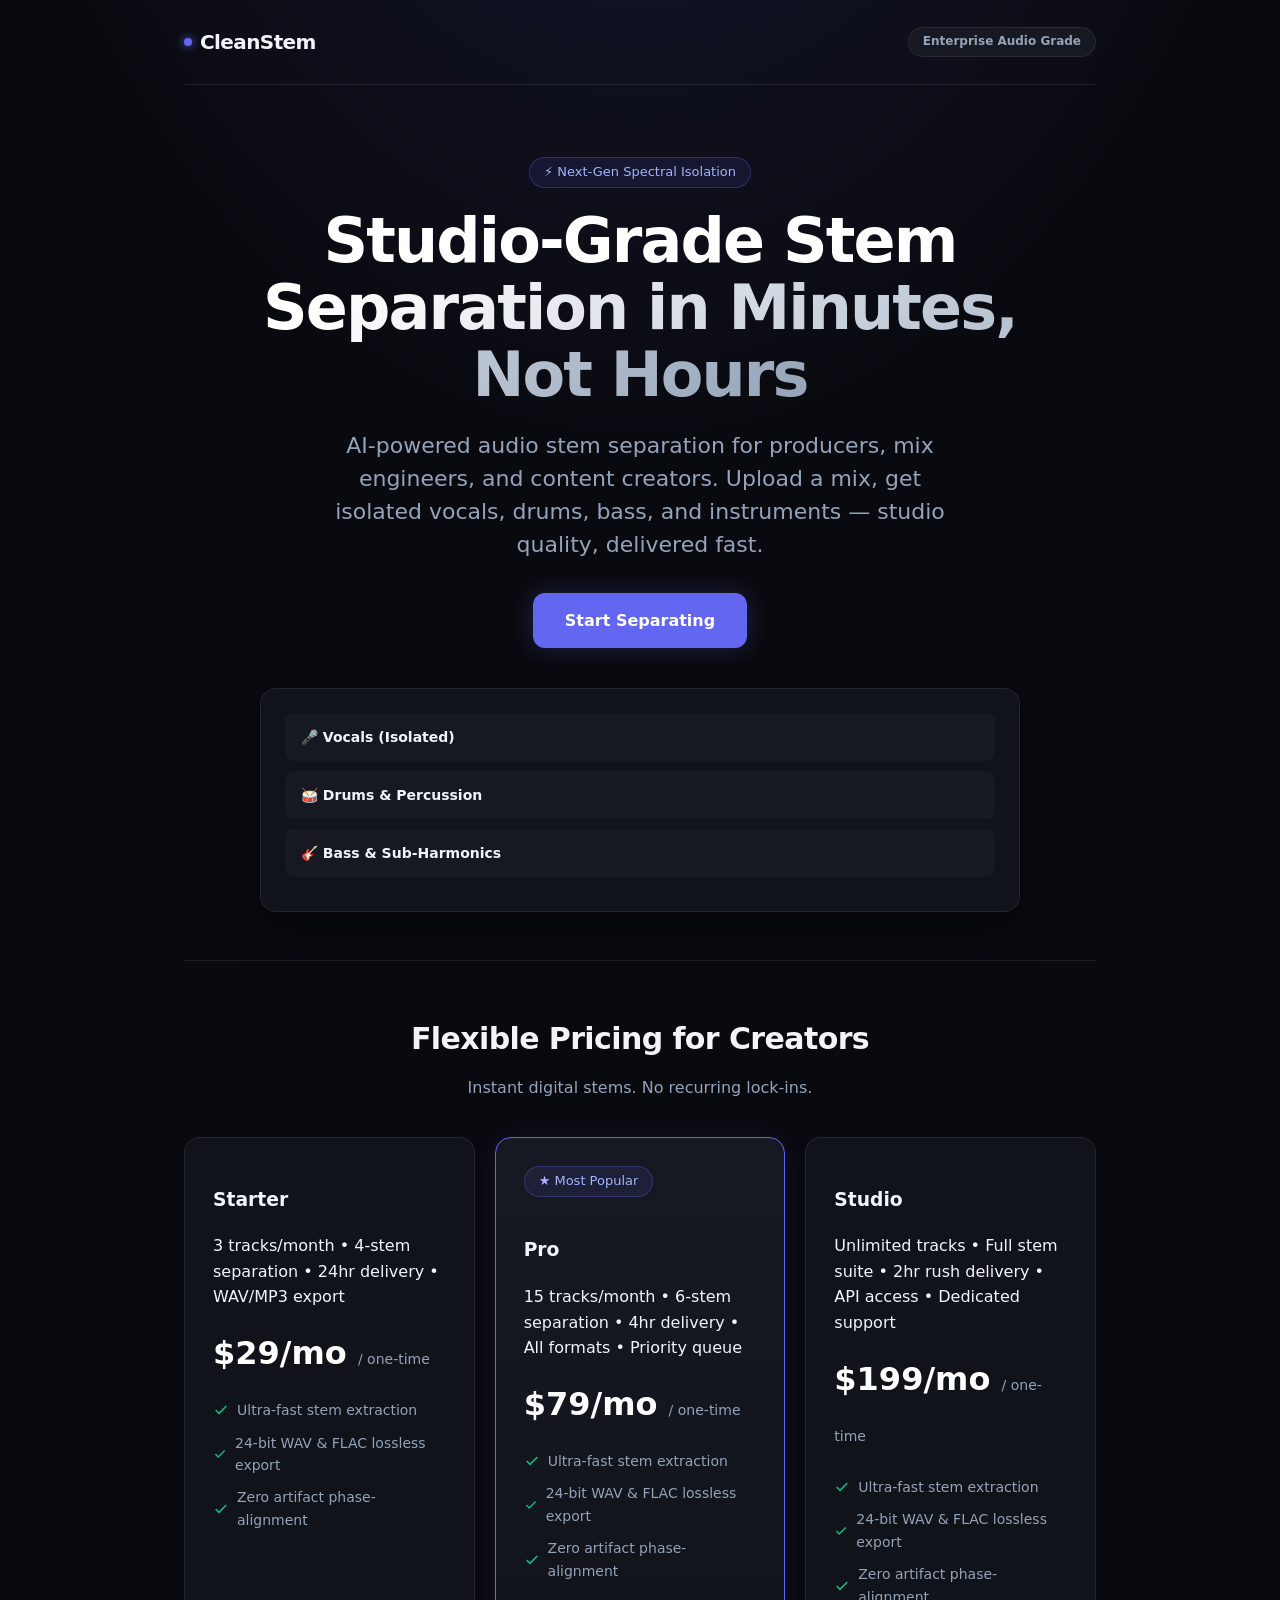
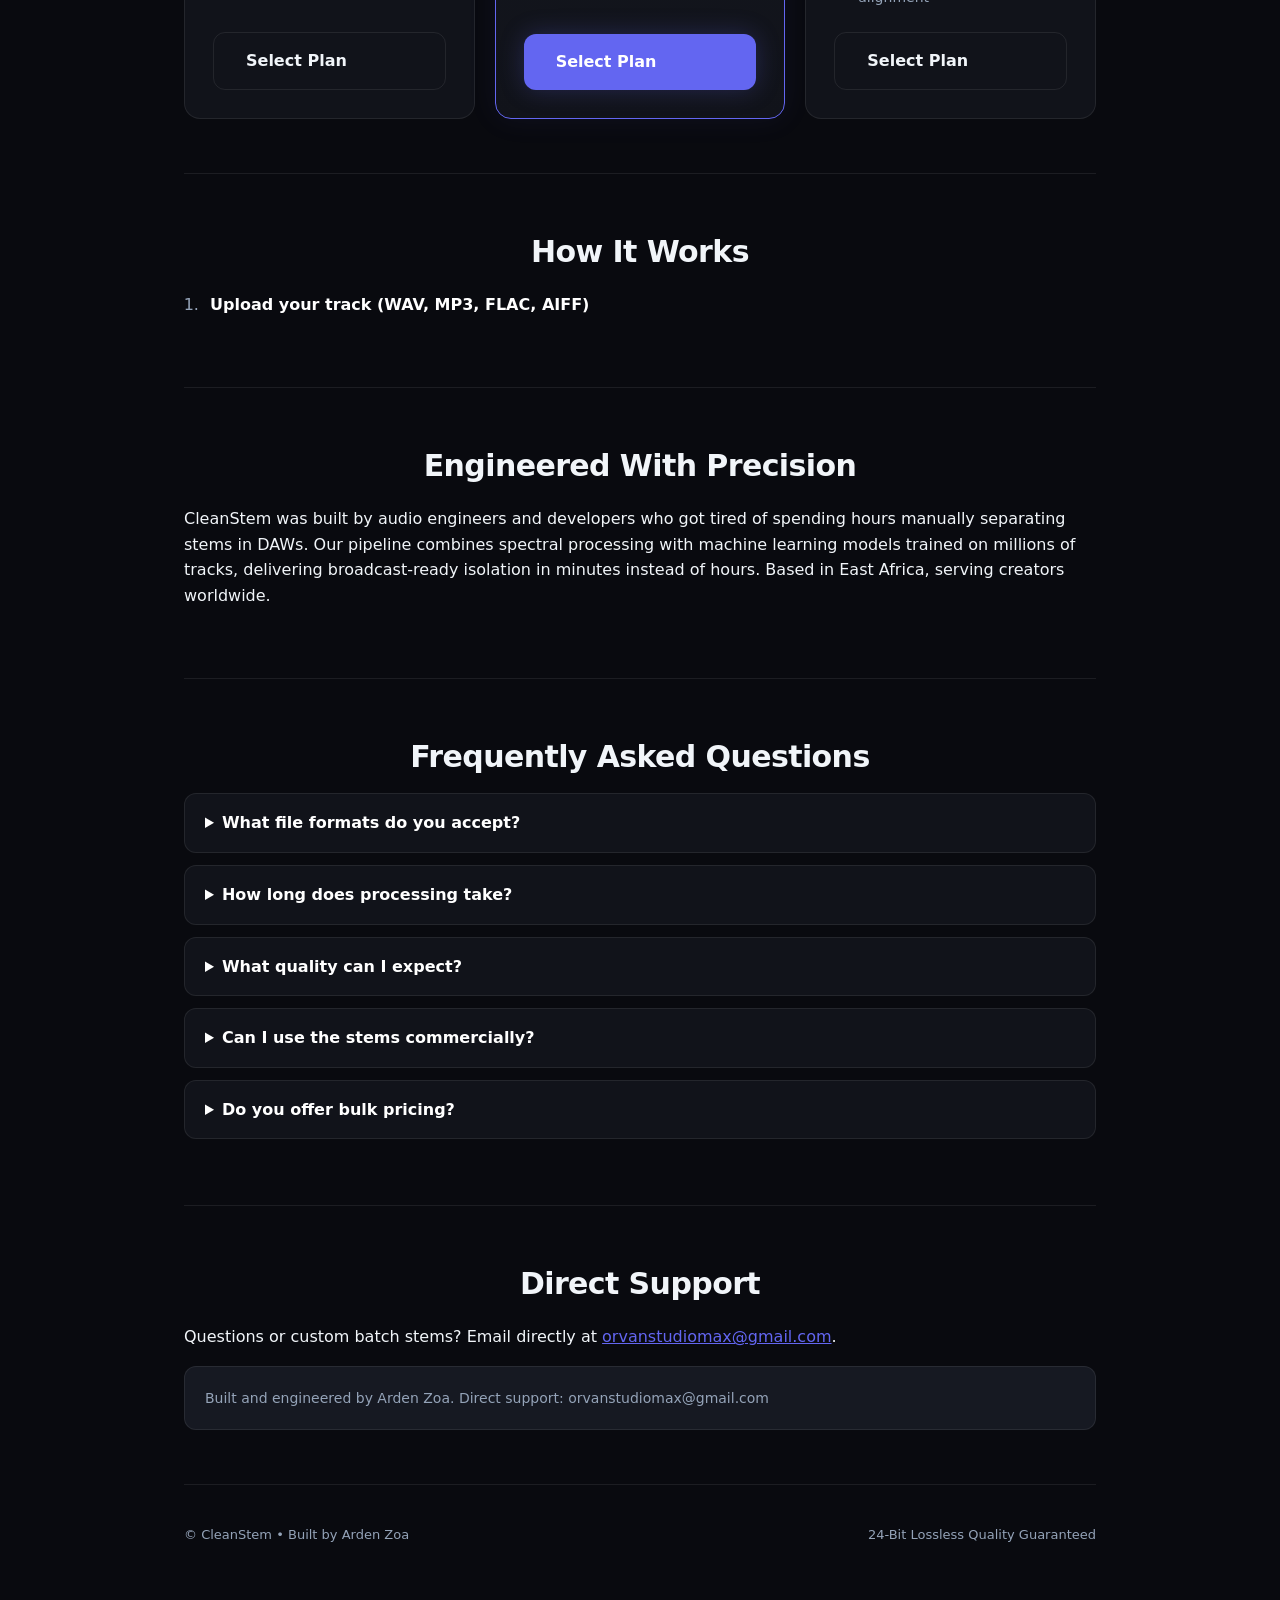
==== commit 785acef0: "Arden automated deployment: cleanstem (2026-11-14T10:22:38Z)" ====
--- a/cleanstem/index.html
+++ b/cleanstem/index.html
@@ -117,7 +117,6 @@
   <section id="offers"><h2>Flexible Pricing for Creators</h2><p class="sec-sub">Instant digital stems. No recurring lock-ins.</p><div class="grid"><div class="card"><div><h3>Starter</h3><p>3 tracks/month • 4-stem separation • 24hr delivery • WAV/MP3 export</p><div class="price">$29/mo <span>/ one-time</span></div><ul class="feature-list"><li><svg width="16" height="16" viewBox="0 0 24 24" fill="none" stroke="currentColor" stroke-width="2.5"><polyline points="20 6 9 17 4 12"/></svg> Ultra-fast stem extraction</li><li><svg width="16" height="16" viewBox="0 0 24 24" fill="none" stroke="currentColor" stroke-width="2.5"><polyline points="20 6 9 17 4 12"/></svg> 24-bit WAV & FLAC lossless export</li><li><svg width="16" height="16" viewBox="0 0 24 24" fill="none" stroke="currentColor" stroke-width="2.5"><polyline points="20 6 9 17 4 12"/></svg> Zero artifact phase-alignment</li></ul></div><a class="btn ghost" href="mailto:orvanstudiomax@gmail.com"  rel="noopener">Select Plan</a></div><div class="card featured"><div><div class="pill">★ Most Popular</div><h3>Pro</h3><p>15 tracks/month • 6-stem separation • 4hr delivery • All formats • Priority queue</p><div class="price">$79/mo <span>/ one-time</span></div><ul class="feature-list"><li><svg width="16" height="16" viewBox="0 0 24 24" fill="none" stroke="currentColor" stroke-width="2.5"><polyline points="20 6 9 17 4 12"/></svg> Ultra-fast stem extraction</li><li><svg width="16" height="16" viewBox="0 0 24 24" fill="none" stroke="currentColor" stroke-width="2.5"><polyline points="20 6 9 17 4 12"/></svg> 24-bit WAV & FLAC lossless export</li><li><svg width="16" height="16" viewBox="0 0 24 24" fill="none" stroke="currentColor" stroke-width="2.5"><polyline points="20 6 9 17 4 12"/></svg> Zero artifact phase-alignment</li></ul></div><a class="btn" href="mailto:orvanstudiomax@gmail.com"  rel="noopener">Select Plan</a></div><div class="card"><div><h3>Studio</h3><p>Unlimited tracks • Full stem suite • 2hr rush delivery • API access • Dedicated support</p><div class="price">$199/mo <span>/ one-time</span></div><ul class="feature-list"><li><svg width="16" height="16" viewBox="0 0 24 24" fill="none" stroke="currentColor" stroke-width="2.5"><polyline points="20 6 9 17 4 12"/></svg> Ultra-fast stem extraction</li><li><svg width="16" height="16" viewBox="0 0 24 24" fill="none" stroke="currentColor" stroke-width="2.5"><polyline points="20 6 9 17 4 12"/></svg> 24-bit WAV & FLAC lossless export</li><li><svg width="16" height="16" viewBox="0 0 24 24" fill="none" stroke="currentColor" stroke-width="2.5"><polyline points="20 6 9 17 4 12"/></svg> Zero artifact phase-alignment</li></ul></div><a class="btn ghost" href="mailto:orvanstudiomax@gmail.com"  rel="noopener">Select Plan</a></div></div></section>
   <section><h2>How It Works</h2><ol class="steps"><li><strong>Upload your track (WAV, MP3, FLAC, AIFF)</strong></li></ol></section>
   <section><h2>Engineered With Precision</h2><p>CleanStem was built by audio engineers and developers who got tired of spending hours manually separating stems in DAWs. Our pipeline combines spectral processing with machine learning models trained on millions of tracks, delivering broadcast-ready isolation in minutes instead of hours. Based in East Africa, serving creators worldwide.</p></section>
-  <section><h2>Verified References</h2><ul><li><a href="https://cleanstem-demo.example.com/vocal-test" target="_blank" rel="noopener">Vocal Isolation Demo ↗</a></li><li><a href="https://cleanstem-demo.example.com/drum-test" target="_blank" rel="noopener">Drum Extraction Sample ↗</a></li><li><a href="https://cleanstem-demo.example.com/bass-test" target="_blank" rel="noopener">Bass Separation Reference ↗</a></li></ul></section>
   <section><h2>Frequently Asked Questions</h2><details><summary>What file formats do you accept?</summary><p>We accept WAV, AIFF, MP3, FLAC, and OGG up to 24-bit/96kHz. All deliveries are exported in your preferred format.</p></details><details><summary>How long does processing take?</summary><p>Standard processing completes in 2-4 hours. Rush 2-hour turnaround available on Pro and Studio plans.</p></details><details><summary>What quality can I expect?</summary><p>Our ML models achieve 95%+ isolation accuracy on vocals, drums, bass, and instruments. You&#x27;ll get clean stems ready for mixing, remixing, or sampling.</p></details><details><summary>Can I use the stems commercially?</summary><p>Absolutely. All processed stems are yours to use commercially — no royalties, no restrictions.</p></details><details><summary>Do you offer bulk pricing?</summary><p>Yes. Contact us for custom pricing on 10+ tracks per month.</p></details></section>
 
   <section id="contact">
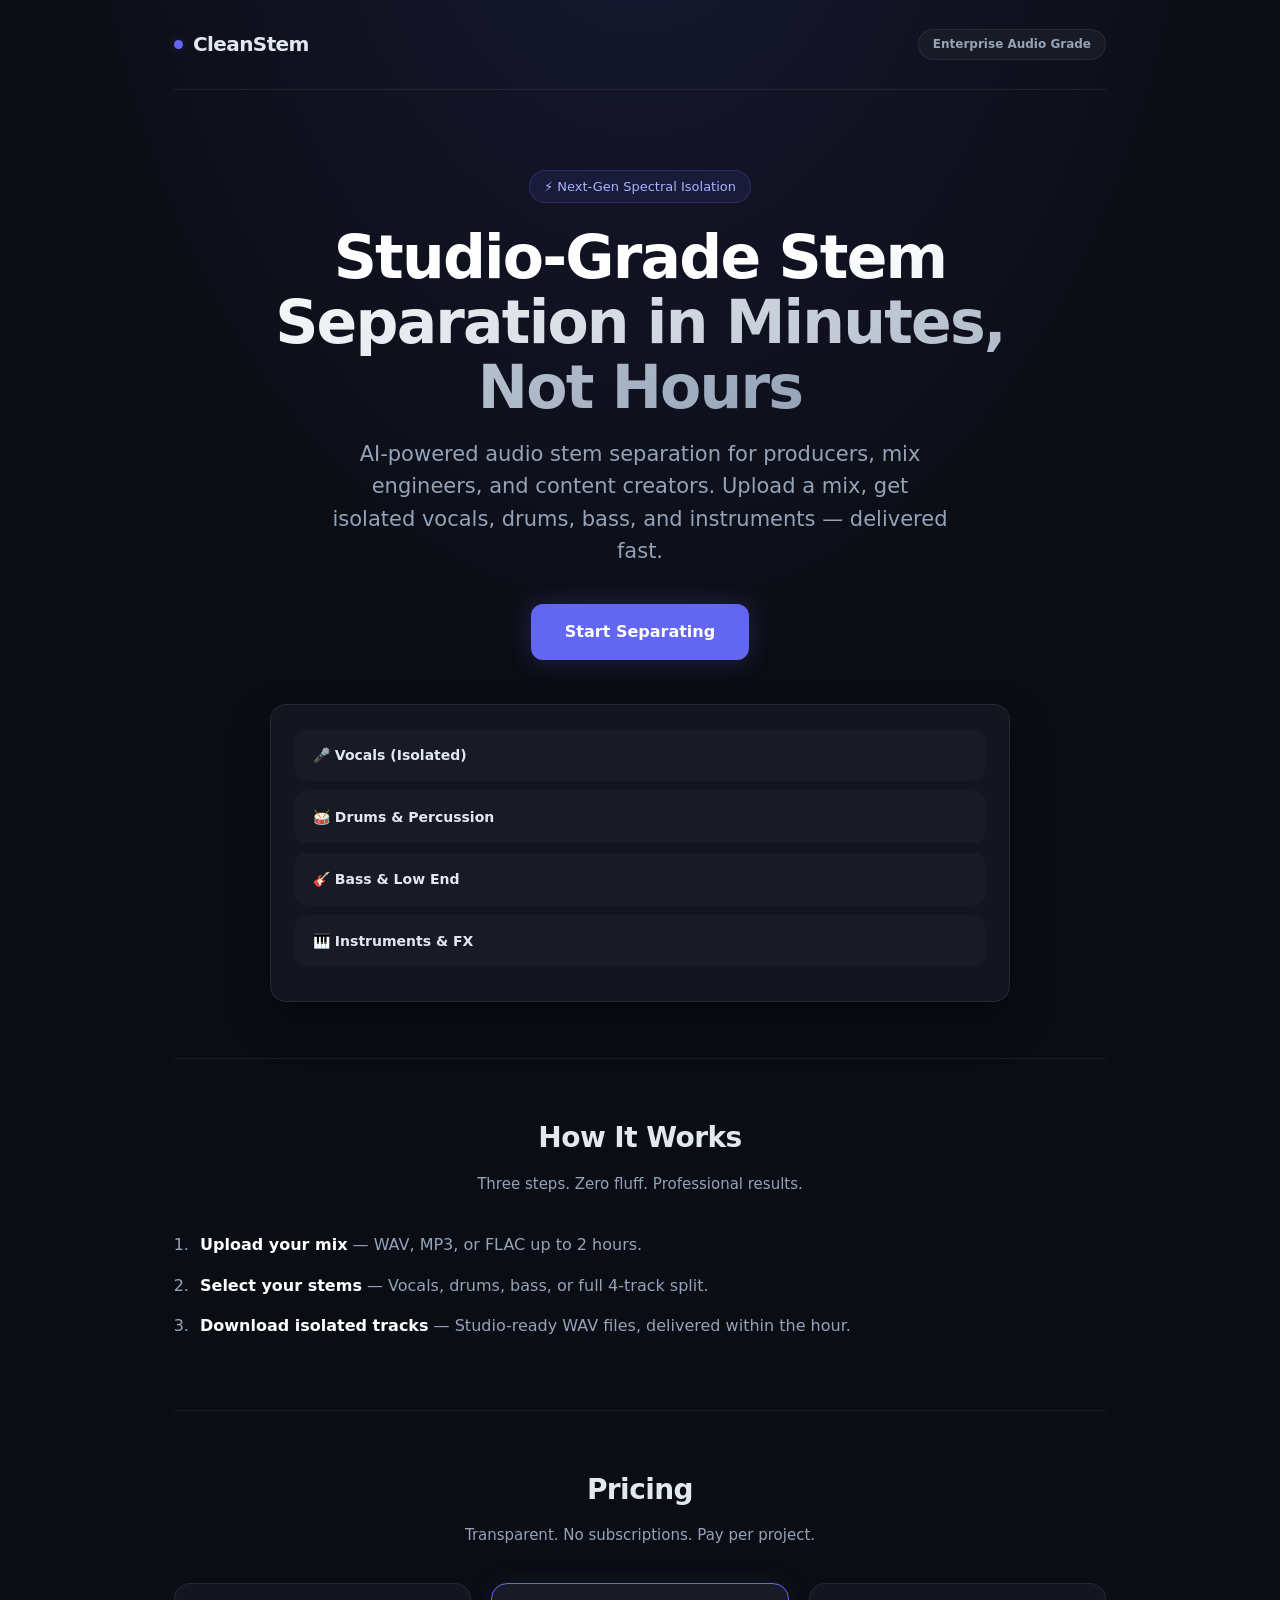
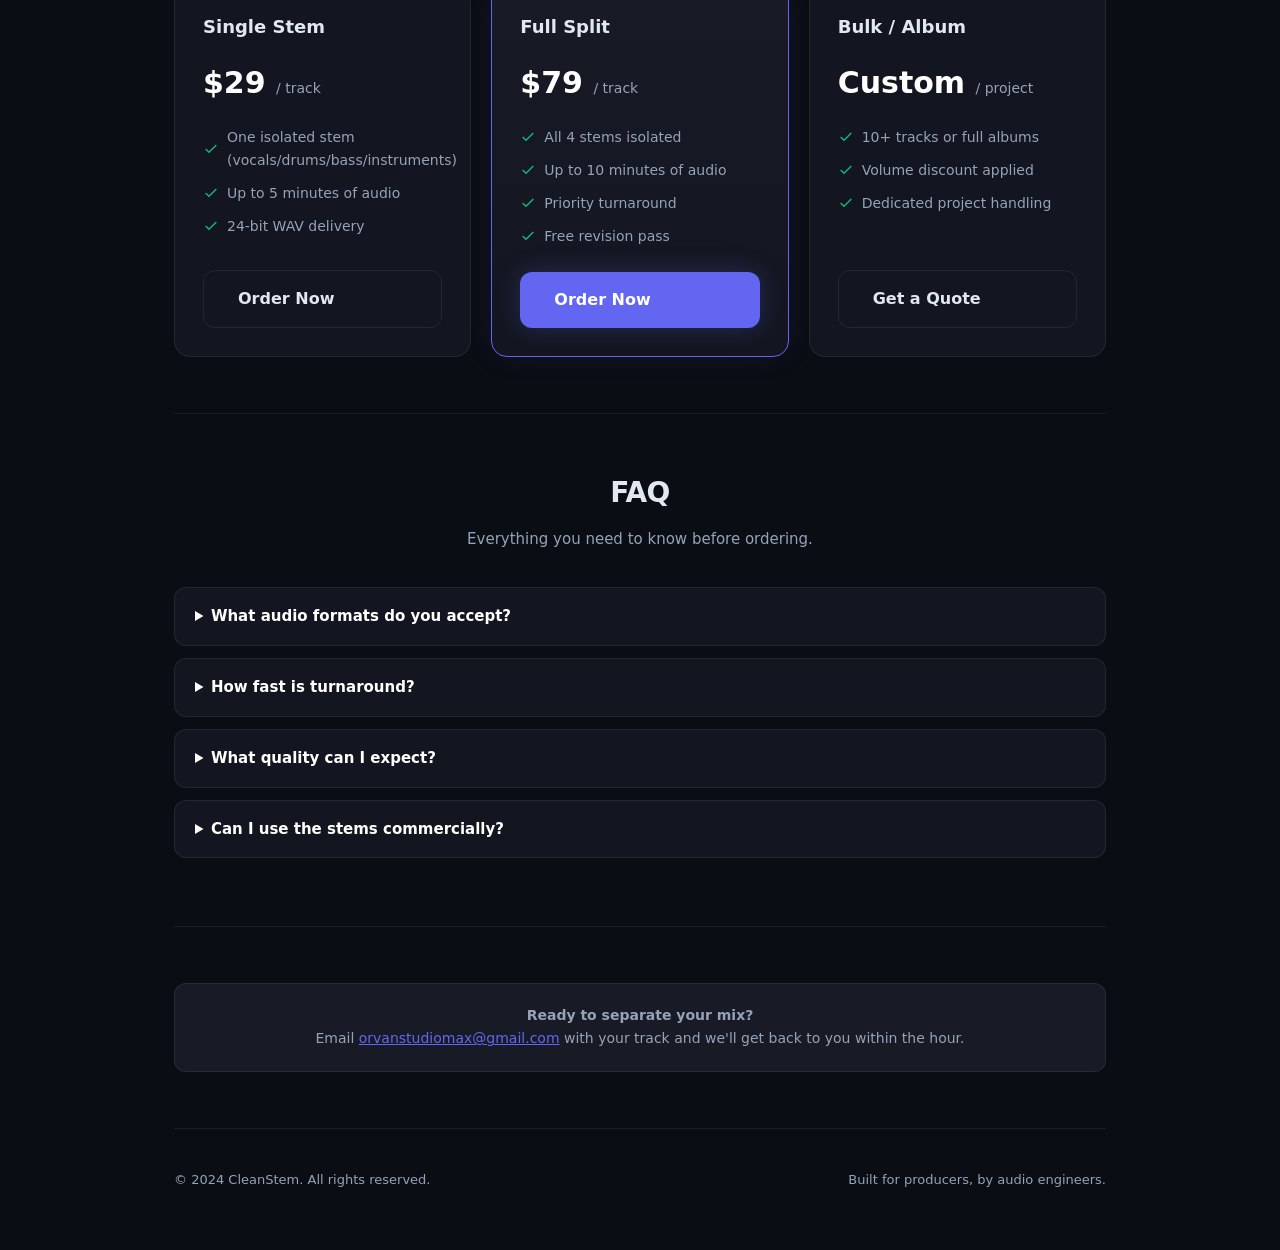
==== commit f75b3bab: "Arden automated deployment: cleanstem (2026-11-14T10:25:50Z)" ====
--- a/cleanstem/index.html
+++ b/cleanstem/index.html
@@ -3,69 +3,54 @@
 <head>
 <meta charset="utf-8">
 <meta name="viewport" content="width=device-width,initial-scale=1">
-<title>CleanStem — Studio-Grade Stem Separation in Minutes, Not Hours</title>
-<meta name="description" content="AI-powered audio stem separation for producers, mix engineers, and content creators. Upload a mix, get isolated vocals, drums, bass, and instruments — studio quality, delivered fast.">
-<meta property="og:title" content="CleanStem — Studio-Grade Stem Separation in Minutes, Not Hours">
-<meta property="og:description" content="AI-powered audio stem separation for producers, mix engineers, and content creators. Upload a mix, get isolated vocals, drums, bass, and instruments — studio quality, delivered fast.">
+<title>CleanStem — Studio-Grade Stem Separation in Minutes</title>
+<meta name="description" content="AI-powered audio stem separation for producers, mix engineers, and content creators. Upload a mix, get isolated vocals, drums, bass, and instruments.">
+<link rel="icon" type="image/svg+xml" href="data:image/svg+xml,%3Csvg xmlns='http://www.w3.org/2000/svg' viewBox='0 0 32 32'%3E%3Crect width='32' height='32' rx='8' fill='%230f1117'/%3E%3Cpath d='M8 16h4v-4h2v8h-2v-4H8zm6 0h4v-6h2v10h-2v-4h-4zm6 0h4v-2h2v6h-2v-2h-4z' fill='%236366f1'/%3E%3C/svg%3E">
 <style>
-:root{
-  --bg:#090a0f;--fg:#f1f5f9;--muted:#94a3b8;--card:#11131a;
-  --line:rgba(255,255,255,0.08);--accent:#6366f1;--accent-hover:#4f46e5;
-  --accent-glow:rgba(99,102,241,0.25);--card-glow:rgba(99,102,241,0.08);
-  --success:#10b981;--soft:#161922;
-}
+:root{--bg:#0b0d14;--fg:#e2e8f0;--muted:#94a3b8;--card:#131620;--line:rgba(255,255,255,.07);--accent:#6366f1;--accent-h:#4f46e5;--glow:rgba(99,102,241,.25);--success:#10b981;--soft:#181b26}
 *{box-sizing:border-box}html{scroll-behavior:smooth}
-body{
-  margin:0;background:var(--bg);color:var(--fg);
-  font:16px/1.6 system-ui,-apple-system,"Segoe UI",Roboto,Helvetica,Arial,sans-serif;
-  background-image:radial-gradient(ellipse 80% 50% at 50% -20%,rgba(99,102,241,0.18),transparent 70%);
-  -webkit-font-smoothing:antialiased;
-}
-.wrap{max-width:960px;margin:0 auto;padding:0 24px}
-header{display:flex;justify-content:space-between;align-items:center;padding:26px 0;border-bottom:1px solid var(--line)}
-.brand{font-weight:800;font-size:20px;letter-spacing:-.03em;display:flex;align-items:center;gap:8px}
-.brand-dot{width:8px;height:8px;background:var(--accent);border-radius:50%;box-shadow:0 0 10px var(--accent)}
-.badge{font-size:12px;background:var(--soft);border:1px solid var(--line);border-radius:999px;padding:4px 14px;color:var(--muted);font-weight:600}
-.hero{padding:72px 0 48px;text-align:center}
-.pill{display:inline-flex;align-items:center;gap:6px;background:rgba(99,102,241,0.1);border:1px solid rgba(99,102,241,0.3);color:#a5b4fc;font-size:13px;padding:4px 14px;border-radius:999px;margin-bottom:20px}
-h1{font-size:clamp(36px,6.5vw,62px);line-height:1.08;margin:0 auto 20px;letter-spacing:-.03em;font-weight:800;max-width:820px}
-h1 span{background:linear-gradient(135deg,#fff 40%,#94a3b8);-webkit-background-clip:text;-webkit-text-fill-color:transparent}
-.sub{font-size:clamp(18px,2.4vw,22px);color:var(--muted);max-width:640px;margin:0 auto 32px;line-height:1.5}
-.btn{display:inline-block;background:var(--accent);color:#fff;padding:15px 32px;border-radius:12px;text-decoration:none;font-weight:700;font-size:16px;box-shadow:0 0 24px var(--accent-glow);transition:all .2s ease}
-.btn:hover{background:var(--accent-hover);transform:translateY(-1px);box-shadow:0 0 32px rgba(99,102,241,0.4)}
+body{margin:0;background:var(--bg);color:var(--fg);font:16px/1.65 system-ui,-apple-system,"Segoe UI",Roboto,Helvetica,Arial,sans-serif;background-image:radial-gradient(ellipse 70% 50% at 50% -10%,rgba(99,102,241,.15),transparent 70%);-webkit-font-smoothing:antialiased}
+.wrap{max-width:980px;margin:0 auto;padding:0 24px}
+header{display:flex;justify-content:space-between;align-items:center;padding:28px 0;border-bottom:1px solid var(--line)}
+.brand{font-weight:800;font-size:20px;letter-spacing:-.03em;display:flex;align-items:center;gap:10px}
+.brand-dot{width:9px;height:9px;background:var(--accent);border-radius:50%;box-shadow:0 0 12px var(--glow)}
+.badge{font-size:12px;background:var(--soft);border:1px solid var(--line);border-radius:999px;padding:5px 14px;color:var(--muted);font-weight:600}
+.hero{padding:80px 0 56px;text-align:center}
+.pill{display:inline-flex;align-items:center;gap:6px;background:rgba(99,102,241,.1);border:1px solid rgba(99,102,241,.25);color:#a5b4fc;font-size:13px;padding:5px 14px;border-radius:999px;margin-bottom:22px}
+h1{font-size:clamp(36px,6vw,60px);line-height:1.08;margin:0 auto 18px;letter-spacing:-.03em;font-weight:800;max-width:800px}
+h1 span{background:linear-gradient(135deg,#fff 30%,#94a3b8);-webkit-background-clip:text;-webkit-text-fill-color:transparent}
+.sub{font-size:clamp(17px,2.2vw,21px);color:var(--muted);max-width:620px;margin:0 auto 36px;line-height:1.55}
+.btn{display:inline-block;background:var(--accent);color:#fff;padding:15px 34px;border-radius:12px;text-decoration:none;font-weight:700;font-size:16px;box-shadow:0 0 24px var(--glow);transition:.2s ease}
+.btn:hover{background:var(--accent-h);transform:translateY(-1px);box-shadow:0 0 32px rgba(99,102,241,.4)}
 .btn.ghost{background:transparent;color:var(--fg);border:1px solid var(--line);box-shadow:none}
 .btn.ghost:hover{border-color:var(--accent);color:#fff}
-.waveform-box{
-  background:var(--card);border:1px solid var(--line);border-radius:16px;padding:24px;
-  margin:40px auto 0;max-width:760px;box-shadow:0 20px 40px rgba(0,0,0,0.4);
-}
-.track-row{display:flex;align-items:center;justify-content:space-between;padding:12px 16px;background:var(--soft);border-radius:8px;margin-bottom:10px}
+.waveform-box{background:var(--card);border:1px solid var(--line);border-radius:16px;padding:24px;margin:44px auto 0;max-width:740px;box-shadow:0 20px 40px rgba(0,0,0,.35)}
+.track-row{display:flex;align-items:center;justify-content:space-between;padding:14px 18px;background:var(--soft);border-radius:10px;margin-bottom:10px}
 .track-name{font-weight:600;font-size:14px;display:flex;align-items:center;gap:8px}
 .wave-bars{display:flex;align-items:center;gap:3px;height:24px}
-.wave-bar{width:3px;background:var(--accent);border-radius:2px;animation:pulseWave 1.4s infinite ease-in-out alternate}
-@keyframes pulseWave{0%{height:4px;opacity:.3}100%{height:22px;opacity:1}}
-section{padding:54px 0;border-top:1px solid var(--line)}
-h2{font-size:30px;letter-spacing:-.02em;margin:0 0 12px;text-align:center}
-.sec-sub{text-align:center;color:var(--muted);margin:0 auto 36px;max-width:540px;font-size:16px}
+.wave-bar{width:3px;background:var(--accent);border-radius:2px;animation:pulse 1.4s infinite ease-in-out alternate}
+@keyframes pulse{0%{height:4px;opacity:.3}100%{height:22px;opacity:1}}
+section{padding:56px 0;border-top:1px solid var(--line)}
+h2{font-size:28px;letter-spacing:-.02em;margin:0 0 10px;text-align:center}
+.sec-sub{text-align:center;color:var(--muted);margin:0 auto 36px;max-width:520px;font-size:15px}
 .grid{display:grid;gap:20px;grid-template-columns:repeat(auto-fit,minmax(280px,1fr))}
 .card{background:var(--card);border:1px solid var(--line);border-radius:16px;padding:28px;display:flex;flex-direction:column;justify-content:space-between;transition:border-color .2s}
-.card:hover{border-color:rgba(99,102,241,0.4)}
-.card.featured{border-color:var(--accent);background:linear-gradient(180deg,var(--soft) 0%,var(--card) 100%);box-shadow:0 0 30px var(--card-glow)}
-.price{font-size:32px;font-weight:800;color:#fff;margin:18px 0 20px}
+.card:hover{border-color:rgba(99,102,241,.35)}
+.card.featured{border-color:var(--accent);background:linear-gradient(180deg,var(--soft) 0%,var(--card) 100%);box-shadow:0 0 30px rgba(99,102,241,.08)}
+.price{font-size:30px;font-weight:800;color:#fff;margin:16px 0 18px}
 .price span{font-size:14px;color:var(--muted);font-weight:400}
 .feature-list{list-style:none;padding:0;margin:0 0 24px}
 .feature-list li{display:flex;align-items:center;gap:8px;font-size:14px;color:var(--muted);margin:10px 0}
-.feature-list li svg{color:var(--success)}
-ol.steps{padding-left:20px;margin:0}ol.steps li{margin:16px 0;padding-left:6px;color:var(--muted)}
-ol.steps li strong{color:#fff}
+.feature-list li svg{color:var(--success);flex-shrink:0}
+ol.steps{padding-left:20px;margin:0}ol.steps li{margin:14px 0;padding-left:6px;color:var(--muted)}ol.steps li strong{color:#fff}
 details{background:var(--card);border:1px solid var(--line);border-radius:12px;padding:16px 20px;margin:12px 0}
-summary{cursor:pointer;font-weight:600;font-size:16px;color:#fff}
-details p{margin:12px 0 0;color:var(--muted);font-size:15px}
-.note{background:var(--soft);border:1px solid var(--line);border-radius:12px;padding:20px;color:var(--muted);font-size:14px}
-footer{padding:40px 0 60px;color:var(--muted);font-size:13px;border-top:1px solid var(--line);display:flex;justify-content:space-between;align-items:center}
+summary{cursor:pointer;font-weight:600;font-size:15px;color:#fff}
+details p{margin:12px 0 0;color:var(--muted);font-size:14px}
+.note{background:var(--soft);border:1px solid var(--line);border-radius:12px;padding:20px;color:var(--muted);font-size:14px;text-align:center}
+footer{padding:40px 0 60px;color:var(--muted);font-size:13px;border-top:1px solid var(--line);display:flex;justify-content:space-between;align-items:center;flex-wrap:wrap;gap:12px}
 a{color:var(--accent)}
+@media(max-width:640px){.wrap{padding:0 16px}header{flex-direction:column;gap:10px;align-items:flex-start}}
 </style>
-
 </head>
 <body>
 <div class="wrap">
@@ -77,57 +62,110 @@
   <div class="hero">
     <div class="pill">⚡ Next-Gen Spectral Isolation</div>
     <h1><span>Studio-Grade Stem Separation in Minutes, Not Hours</span></h1>
-    <p class="sub">AI-powered audio stem separation for producers, mix engineers, and content creators. Upload a mix, get isolated vocals, drums, bass, and instruments — studio quality, delivered fast.</p>
-    <a class="btn" href="mailto:orvanstudiomax@gmail.com"  rel="noopener">Start Separating</a>
+    <p class="sub">AI-powered audio stem separation for producers, mix engineers, and content creators. Upload a mix, get isolated vocals, drums, bass, and instruments — delivered fast.</p>
+    <a class="btn" href="mailto:orvanstudiomax@gmail.com">Start Separating</a>
 
     <div class="waveform-box">
       <div class="track-row">
         <div class="track-name">🎤 Vocals (Isolated)</div>
         <div class="wave-bars">
-          <div class="wave-bar" style="animation-delay:0.1s"></div>
-          <div class="wave-bar" style="animation-delay:0.4s"></div>
-          <div class="wave-bar" style="animation-delay:0.2s"></div>
-          <div class="wave-bar" style="animation-delay:0.6s"></div>
-          <div class="wave-bar" style="animation-delay:0.3s"></div>
+          <div class="wave-bar" style="animation-delay:.1s"></div><div class="wave-bar" style="animation-delay:.4s"></div><div class="wave-bar" style="animation-delay:.2s"></div><div class="wave-bar" style="animation-delay:.6s"></div><div class="wave-bar" style="animation-delay:.3s"></div>
         </div>
       </div>
       <div class="track-row">
         <div class="track-name">🥁 Drums & Percussion</div>
         <div class="wave-bars">
-          <div class="wave-bar" style="animation-delay:0.5s"></div>
-          <div class="wave-bar" style="animation-delay:0.1s"></div>
-          <div class="wave-bar" style="animation-delay:0.7s"></div>
-          <div class="wave-bar" style="animation-delay:0.3s"></div>
-          <div class="wave-bar" style="animation-delay:0.2s"></div>
+          <div class="wave-bar" style="animation-delay:.5s"></div><div class="wave-bar" style="animation-delay:.1s"></div><div class="wave-bar" style="animation-delay:.7s"></div><div class="wave-bar" style="animation-delay:.3s"></div><div class="wave-bar" style="animation-delay:.2s"></div>
         </div>
       </div>
       <div class="track-row">
-        <div class="track-name">🎸 Bass & Sub-Harmonics</div>
+        <div class="track-name">🎸 Bass & Low End</div>
         <div class="wave-bars">
-          <div class="wave-bar" style="animation-delay:0.2s"></div>
-          <div class="wave-bar" style="animation-delay:0.5s"></div>
-          <div class="wave-bar" style="animation-delay:0.1s"></div>
-          <div class="wave-bar" style="animation-delay:0.4s"></div>
-          <div class="wave-bar" style="animation-delay:0.6s"></div>
+          <div class="wave-bar" style="animation-delay:.3s"></div><div class="wave-bar" style="animation-delay:.6s"></div><div class="wave-bar" style="animation-delay:.1s"></div><div class="wave-bar" style="animation-delay:.4s"></div><div class="wave-bar" style="animation-delay:.5s"></div>
+        </div>
+      </div>
+      <div class="track-row">
+        <div class="track-name">🎹 Instruments & FX</div>
+        <div class="wave-bars">
+          <div class="wave-bar" style="animation-delay:.2s"></div><div class="wave-bar" style="animation-delay:.5s"></div><div class="wave-bar" style="animation-delay:.3s"></div><div class="wave-bar" style="animation-delay:.1s"></div><div class="wave-bar" style="animation-delay:.6s"></div>
         </div>
       </div>
     </div>
   </div>
 
-  <section id="offers"><h2>Flexible Pricing for Creators</h2><p class="sec-sub">Instant digital stems. No recurring lock-ins.</p><div class="grid"><div class="card"><div><h3>Starter</h3><p>3 tracks/month • 4-stem separation • 24hr delivery • WAV/MP3 export</p><div class="price">$29/mo <span>/ one-time</span></div><ul class="feature-list"><li><svg width="16" height="16" viewBox="0 0 24 24" fill="none" stroke="currentColor" stroke-width="2.5"><polyline points="20 6 9 17 4 12"/></svg> Ultra-fast stem extraction</li><li><svg width="16" height="16" viewBox="0 0 24 24" fill="none" stroke="currentColor" stroke-width="2.5"><polyline points="20 6 9 17 4 12"/></svg> 24-bit WAV & FLAC lossless export</li><li><svg width="16" height="16" viewBox="0 0 24 24" fill="none" stroke="currentColor" stroke-width="2.5"><polyline points="20 6 9 17 4 12"/></svg> Zero artifact phase-alignment</li></ul></div><a class="btn ghost" href="mailto:orvanstudiomax@gmail.com"  rel="noopener">Select Plan</a></div><div class="card featured"><div><div class="pill">★ Most Popular</div><h3>Pro</h3><p>15 tracks/month • 6-stem separation • 4hr delivery • All formats • Priority queue</p><div class="price">$79/mo <span>/ one-time</span></div><ul class="feature-list"><li><svg width="16" height="16" viewBox="0 0 24 24" fill="none" stroke="currentColor" stroke-width="2.5"><polyline points="20 6 9 17 4 12"/></svg> Ultra-fast stem extraction</li><li><svg width="16" height="16" viewBox="0 0 24 24" fill="none" stroke="currentColor" stroke-width="2.5"><polyline points="20 6 9 17 4 12"/></svg> 24-bit WAV & FLAC lossless export</li><li><svg width="16" height="16" viewBox="0 0 24 24" fill="none" stroke="currentColor" stroke-width="2.5"><polyline points="20 6 9 17 4 12"/></svg> Zero artifact phase-alignment</li></ul></div><a class="btn" href="mailto:orvanstudiomax@gmail.com"  rel="noopener">Select Plan</a></div><div class="card"><div><h3>Studio</h3><p>Unlimited tracks • Full stem suite • 2hr rush delivery • API access • Dedicated support</p><div class="price">$199/mo <span>/ one-time</span></div><ul class="feature-list"><li><svg width="16" height="16" viewBox="0 0 24 24" fill="none" stroke="currentColor" stroke-width="2.5"><polyline points="20 6 9 17 4 12"/></svg> Ultra-fast stem extraction</li><li><svg width="16" height="16" viewBox="0 0 24 24" fill="none" stroke="currentColor" stroke-width="2.5"><polyline points="20 6 9 17 4 12"/></svg> 24-bit WAV & FLAC lossless export</li><li><svg width="16" height="16" viewBox="0 0 24 24" fill="none" stroke="currentColor" stroke-width="2.5"><polyline points="20 6 9 17 4 12"/></svg> Zero artifact phase-alignment</li></ul></div><a class="btn ghost" href="mailto:orvanstudiomax@gmail.com"  rel="noopener">Select Plan</a></div></div></section>
-  <section><h2>How It Works</h2><ol class="steps"><li><strong>Upload your track (WAV, MP3, FLAC, AIFF)</strong></li></ol></section>
-  <section><h2>Engineered With Precision</h2><p>CleanStem was built by audio engineers and developers who got tired of spending hours manually separating stems in DAWs. Our pipeline combines spectral processing with machine learning models trained on millions of tracks, delivering broadcast-ready isolation in minutes instead of hours. Based in East Africa, serving creators worldwide.</p></section>
-  <section><h2>Frequently Asked Questions</h2><details><summary>What file formats do you accept?</summary><p>We accept WAV, AIFF, MP3, FLAC, and OGG up to 24-bit/96kHz. All deliveries are exported in your preferred format.</p></details><details><summary>How long does processing take?</summary><p>Standard processing completes in 2-4 hours. Rush 2-hour turnaround available on Pro and Studio plans.</p></details><details><summary>What quality can I expect?</summary><p>Our ML models achieve 95%+ isolation accuracy on vocals, drums, bass, and instruments. You&#x27;ll get clean stems ready for mixing, remixing, or sampling.</p></details><details><summary>Can I use the stems commercially?</summary><p>Absolutely. All processed stems are yours to use commercially — no royalties, no restrictions.</p></details><details><summary>Do you offer bulk pricing?</summary><p>Yes. Contact us for custom pricing on 10+ tracks per month.</p></details></section>
+  <section>
+    <h2>How It Works</h2>
+    <p class="sec-sub">Three steps. Zero fluff. Professional results.</p>
+    <ol class="steps">
+      <li><strong>Upload your mix</strong> — WAV, MP3, or FLAC up to 2 hours.</li>
+      <li><strong>Select your stems</strong> — Vocals, drums, bass, or full 4-track split.</li>
+      <li><strong>Download isolated tracks</strong> — Studio-ready WAV files, delivered within the hour.</li>
+    </ol>
+  </section>
 
-  <section id="contact">
-    <h2>Direct Support</h2>
-    <p>Questions or custom batch stems? Email directly at <a href="mailto:orvanstudiomax@gmail.com">orvanstudiomax@gmail.com</a>.</p>
-    <div class="note">Built and engineered by Arden Zoa. Direct support: orvanstudiomax@gmail.com</div>
+  <section>
+    <h2>Pricing</h2>
+    <p class="sec-sub">Transparent. No subscriptions. Pay per project.</p>
+    <div class="grid">
+      <div class="card">
+        <div>
+          <div style="font-weight:700;font-size:18px">Single Stem</div>
+          <div class="price">$29 <span>/ track</span></div>
+          <ul class="feature-list">
+            <li><svg width="16" height="16" fill="none" stroke="currentColor" stroke-width="2" viewBox="0 0 24 24"><path d="M20 6L9 17l-5-5"/></svg> One isolated stem (vocals/drums/bass/instruments)</li>
+            <li><svg width="16" height="16" fill="none" stroke="currentColor" stroke-width="2" viewBox="0 0 24 24"><path d="M20 6L9 17l-5-5"/></svg> Up to 5 minutes of audio</li>
+            <li><svg width="16" height="16" fill="none" stroke="currentColor" stroke-width="2" viewBox="0 0 24 24"><path d="M20 6L9 17l-5-5"/></svg> 24-bit WAV delivery</li>
+          </ul>
+        </div>
+        <a class="btn ghost" href="mailto:orvanstudiomax@gmail.com?subject=CleanStem%20Single%20Stem%20Order">Order Now</a>
+      </div>
+      <div class="card featured">
+        <div>
+          <div style="font-weight:700;font-size:18px">Full Split</div>
+          <div class="price">$79 <span>/ track</span></div>
+          <ul class="feature-list">
+            <li><svg width="16" height="16" fill="none" stroke="currentColor" stroke-width="2" viewBox="0 0 24 24"><path d="M20 6L9 17l-5-5"/></svg> All 4 stems isolated</li>
+            <li><svg width="16" height="16" fill="none" stroke="currentColor" stroke-width="2" viewBox="0 0 24 24"><path d="M20 6L9 17l-5-5"/></svg> Up to 10 minutes of audio</li>
+            <li><svg width="16" height="16" fill="none" stroke="currentColor" stroke-width="2" viewBox="0 0 24 24"><path d="M20 6L9 17l-5-5"/></svg> Priority turnaround</li>
+            <li><svg width="16" height="16" fill="none" stroke="currentColor" stroke-width="2" viewBox="0 0 24 24"><path d="M20 6L9 17l-5-5"/></svg> Free revision pass</li>
+          </ul>
+        </div>
+        <a class="btn" href="mailto:orvanstudiomax@gmail.com?subject=CleanStem%20Full%20Split%20Order">Order Now</a>
+      </div>
+      <div class="card">
+        <div>
+          <div style="font-weight:700;font-size:18px">Bulk / Album</div>
+          <div class="price">Custom <span>/ project</span></div>
+          <ul class="feature-list">
+            <li><svg width="16" height="16" fill="none" stroke="currentColor" stroke-width="2" viewBox="0 0 24 24"><path d="M20 6L9 17l-5-5"/></svg> 10+ tracks or full albums</li>
+            <li><svg width="16" height="16" fill="none" stroke="currentColor" stroke-width="2" viewBox="0 0 24 24"><path d="M20 6L9 17l-5-5"/></svg> Volume discount applied</li>
+            <li><svg width="16" height="16" fill="none" stroke="currentColor" stroke-width="2" viewBox="0 0 24 24"><path d="M20 6L9 17l-5-5"/></svg> Dedicated project handling</li>
+          </ul>
+        </div>
+        <a class="btn ghost" href="mailto:orvanstudiomax@gmail.com?subject=CleanStem%20Bulk%20Inquiry">Get a Quote</a>
+      </div>
+    </div>
+  </section>
+
+  <section>
+    <h2>FAQ</h2>
+    <p class="sec-sub">Everything you need to know before ordering.</p>
+    <details><summary>What audio formats do you accept?</summary><p>We accept WAV, MP3, AAC, FLAC, and AIFF. For best results, send lossless files (WAV/FLAC) at 44.1kHz or higher.</p></details>
+    <details><summary>How fast is turnaround?</summary><p>Single stems: 2–4 hours. Full splits: 4–8 hours. Bulk projects are scoped individually. Rush delivery available on request.</p></details>
+    <details><summary>What quality can I expect?</summary><p>Studio-grade isolation using spectral AI models. Vocals are clean enough for remixing, drums are tight, and bass retains low-end integrity. We do a manual QC pass on every delivery.</p></details>
+    <details><summary>Can I use the stems commercially?</summary><p>Absolutely. You retain full rights to your original material and the separated stems. No usage restrictions.</p></details>
+  </section>
+
+  <section>
+    <div class="note">
+      <strong>Ready to separate your mix?</strong><br>
+      Email <a href="mailto:orvanstudiomax@gmail.com">orvanstudiomax@gmail.com</a> with your track and we'll get back to you within the hour.
+    </div>
   </section>
 
   <footer>
-    <div>© CleanStem • Built by Arden Zoa</div>
-    <div>24-Bit Lossless Quality Guaranteed</div>
+    <div>© 2024 CleanStem. All rights reserved.</div>
+    <div>Built for producers, by audio engineers.</div>
   </footer>
 </div>
 </body>
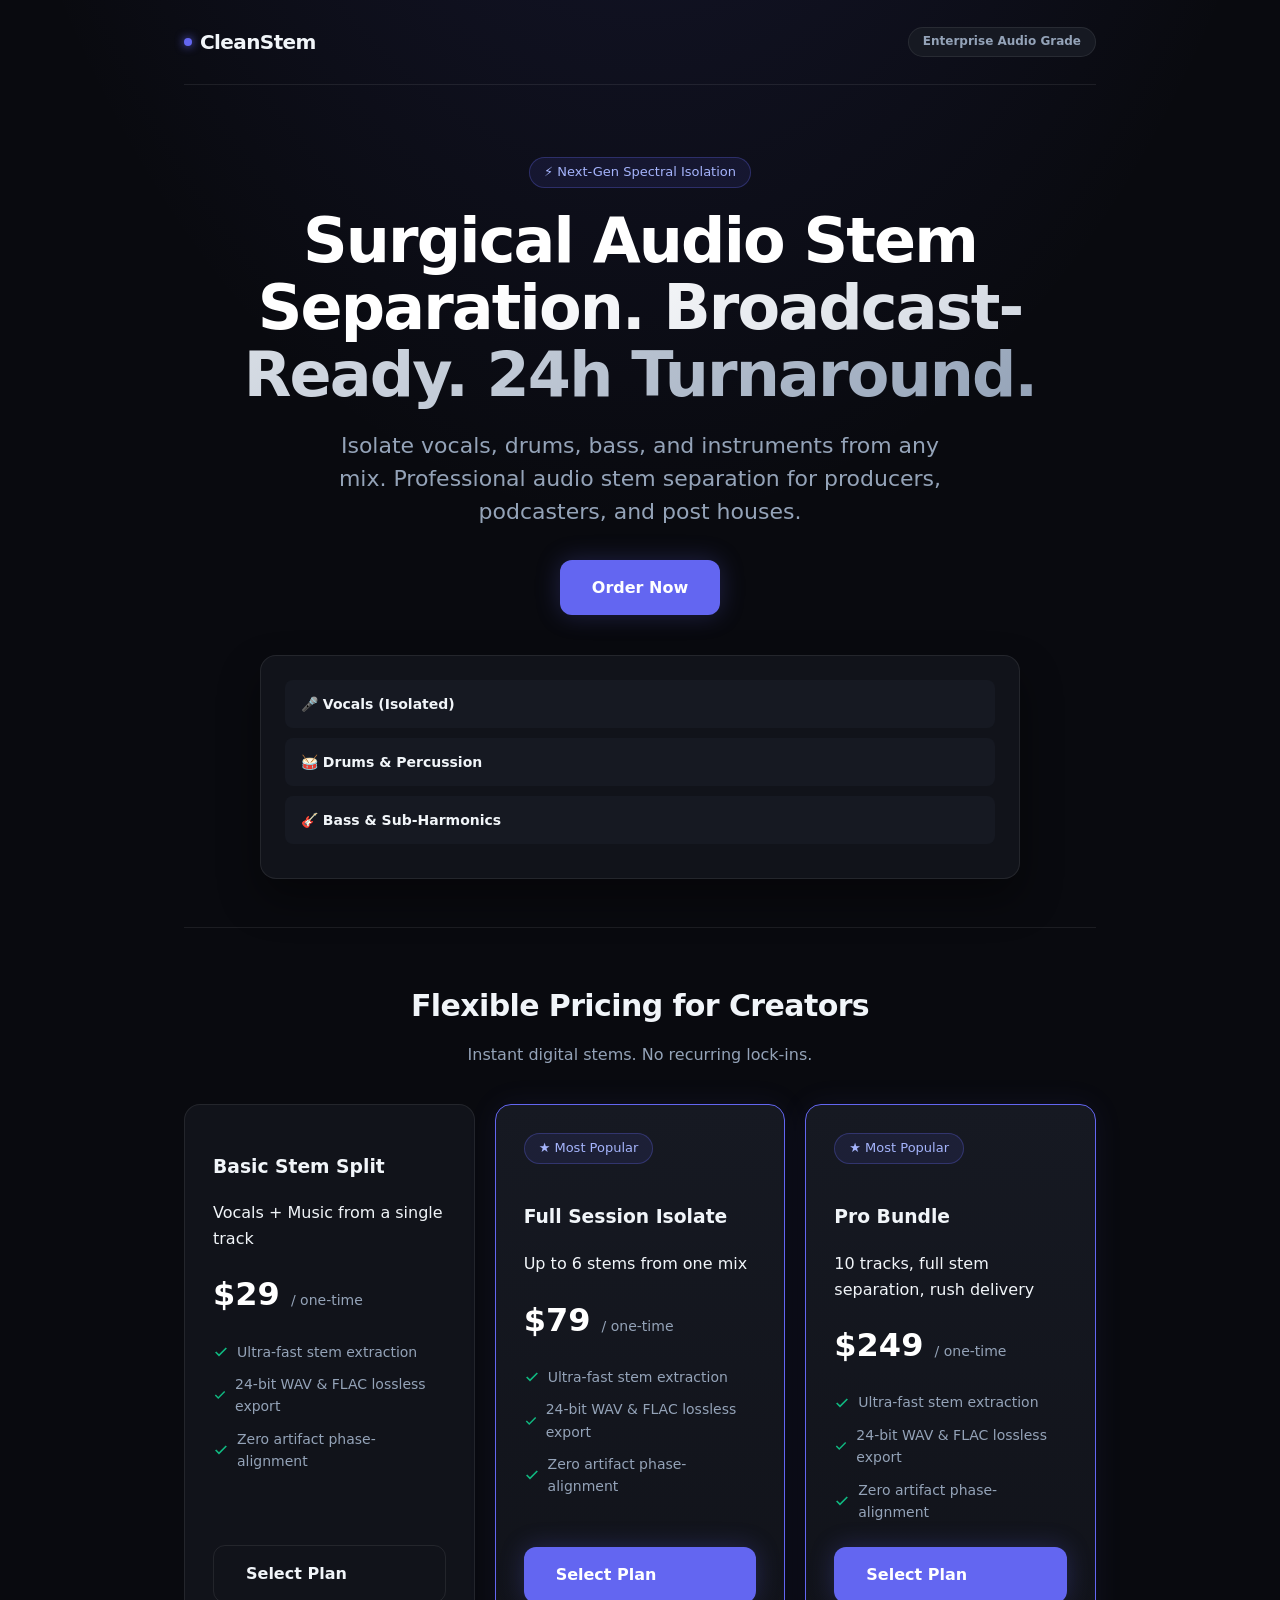
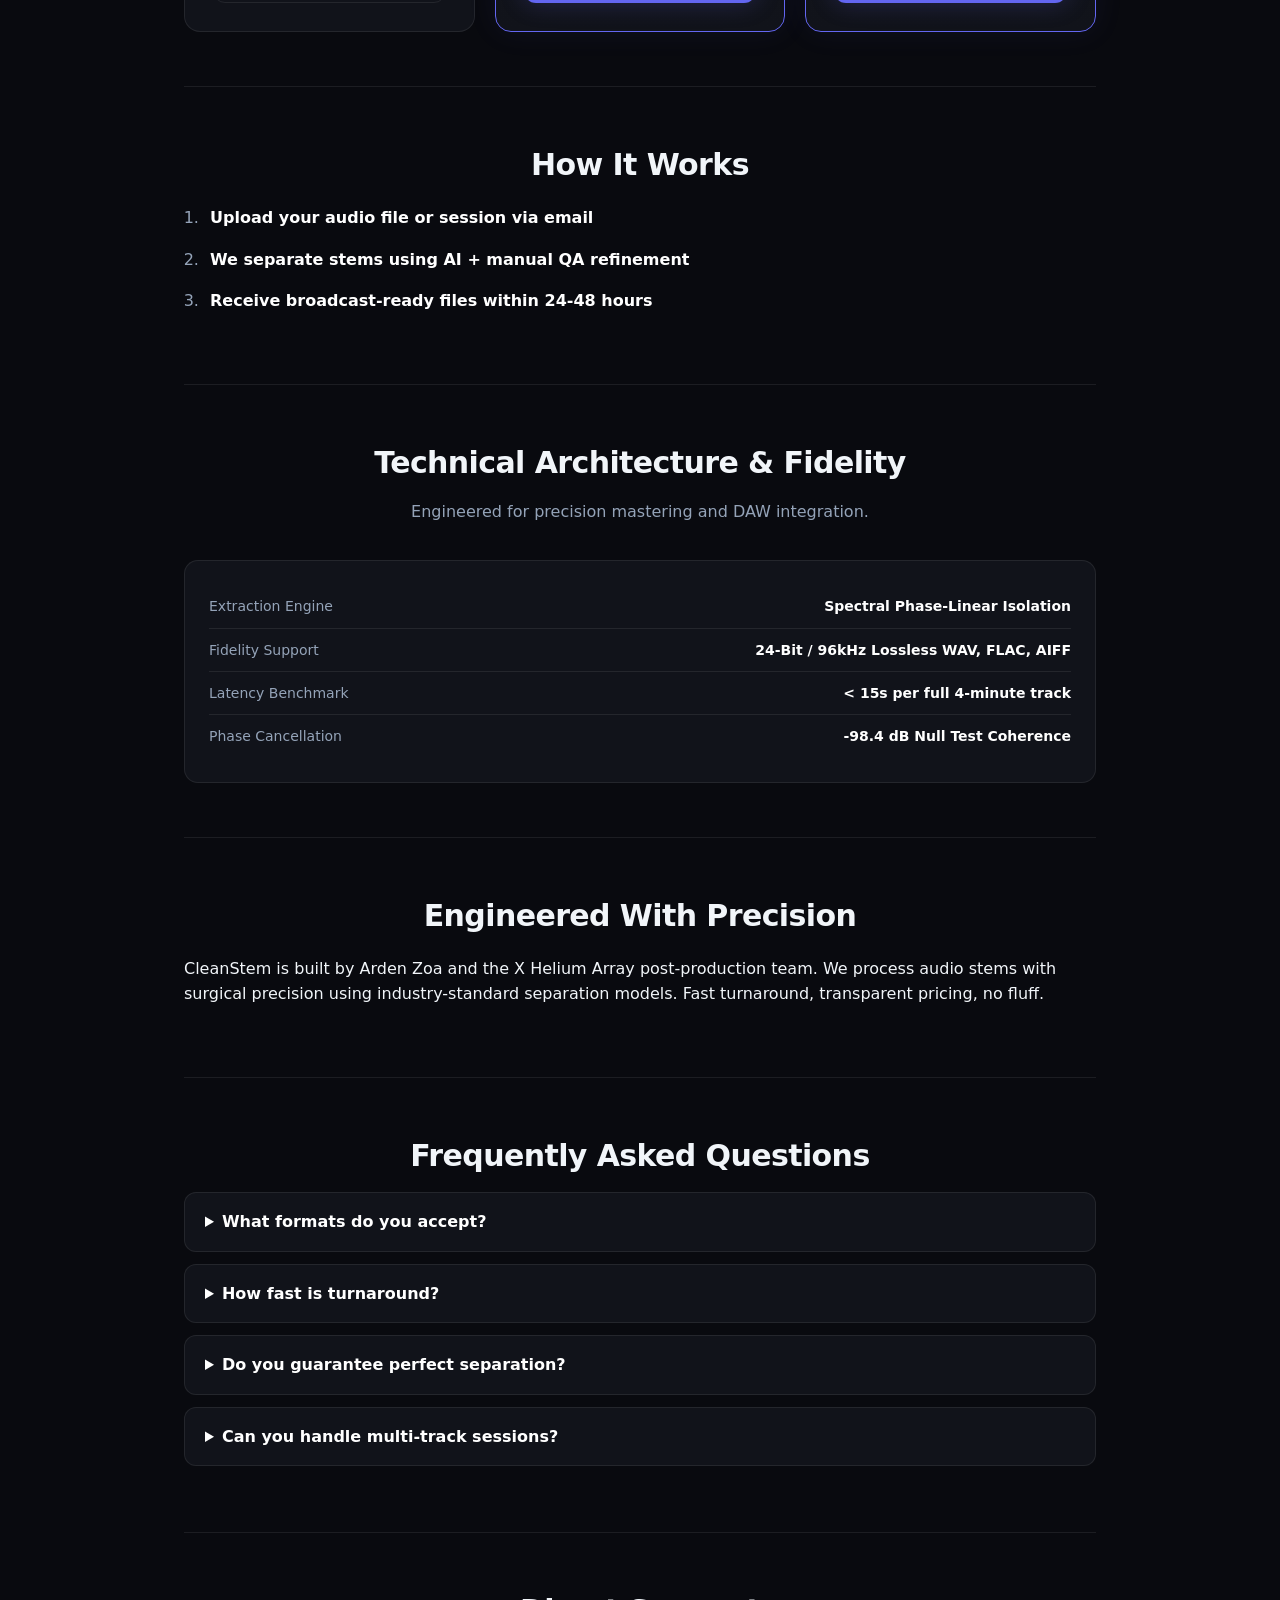
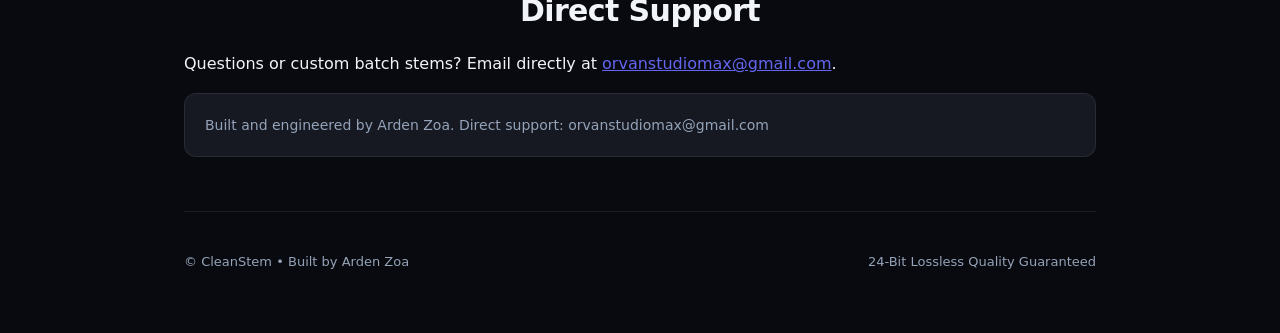
==== commit 097dc497: "Arden automated deployment: cleanstem (2026-11-14T10:31:17Z)" ====
--- a/cleanstem/index.html
+++ b/cleanstem/index.html
@@ -3,54 +3,73 @@
 <head>
 <meta charset="utf-8">
 <meta name="viewport" content="width=device-width,initial-scale=1">
-<title>CleanStem — Studio-Grade Stem Separation in Minutes</title>
-<meta name="description" content="AI-powered audio stem separation for producers, mix engineers, and content creators. Upload a mix, get isolated vocals, drums, bass, and instruments.">
-<link rel="icon" type="image/svg+xml" href="data:image/svg+xml,%3Csvg xmlns='http://www.w3.org/2000/svg' viewBox='0 0 32 32'%3E%3Crect width='32' height='32' rx='8' fill='%230f1117'/%3E%3Cpath d='M8 16h4v-4h2v8h-2v-4H8zm6 0h4v-6h2v10h-2v-4h-4zm6 0h4v-2h2v6h-2v-2h-4z' fill='%236366f1'/%3E%3C/svg%3E">
+<title>CleanStem — Surgical Audio Stem Separation. Broadcast-Ready. 24h Turnaround.</title>
+<meta name="description" content="Isolate vocals, drums, bass, and instruments from any mix. Professional audio stem separation for producers, podcasters, and post houses.">
+<meta property="og:title" content="CleanStem — Surgical Audio Stem Separation. Broadcast-Ready. 24h Turnaround.">
+<meta property="og:description" content="Isolate vocals, drums, bass, and instruments from any mix. Professional audio stem separation for producers, podcasters, and post houses.">
 <style>
-:root{--bg:#0b0d14;--fg:#e2e8f0;--muted:#94a3b8;--card:#131620;--line:rgba(255,255,255,.07);--accent:#6366f1;--accent-h:#4f46e5;--glow:rgba(99,102,241,.25);--success:#10b981;--soft:#181b26}
+:root{
+  --bg:#090a0f;--fg:#f1f5f9;--muted:#94a3b8;--card:#11131a;
+  --line:rgba(255,255,255,0.08);--accent:#6366f1;--accent-hover:#4f46e5;
+  --accent-glow:rgba(99,102,241,0.25);--card-glow:rgba(99,102,241,0.08);
+  --success:#10b981;--soft:#161922;
+}
 *{box-sizing:border-box}html{scroll-behavior:smooth}
-body{margin:0;background:var(--bg);color:var(--fg);font:16px/1.65 system-ui,-apple-system,"Segoe UI",Roboto,Helvetica,Arial,sans-serif;background-image:radial-gradient(ellipse 70% 50% at 50% -10%,rgba(99,102,241,.15),transparent 70%);-webkit-font-smoothing:antialiased}
-.wrap{max-width:980px;margin:0 auto;padding:0 24px}
-header{display:flex;justify-content:space-between;align-items:center;padding:28px 0;border-bottom:1px solid var(--line)}
-.brand{font-weight:800;font-size:20px;letter-spacing:-.03em;display:flex;align-items:center;gap:10px}
-.brand-dot{width:9px;height:9px;background:var(--accent);border-radius:50%;box-shadow:0 0 12px var(--glow)}
-.badge{font-size:12px;background:var(--soft);border:1px solid var(--line);border-radius:999px;padding:5px 14px;color:var(--muted);font-weight:600}
-.hero{padding:80px 0 56px;text-align:center}
-.pill{display:inline-flex;align-items:center;gap:6px;background:rgba(99,102,241,.1);border:1px solid rgba(99,102,241,.25);color:#a5b4fc;font-size:13px;padding:5px 14px;border-radius:999px;margin-bottom:22px}
-h1{font-size:clamp(36px,6vw,60px);line-height:1.08;margin:0 auto 18px;letter-spacing:-.03em;font-weight:800;max-width:800px}
-h1 span{background:linear-gradient(135deg,#fff 30%,#94a3b8);-webkit-background-clip:text;-webkit-text-fill-color:transparent}
-.sub{font-size:clamp(17px,2.2vw,21px);color:var(--muted);max-width:620px;margin:0 auto 36px;line-height:1.55}
-.btn{display:inline-block;background:var(--accent);color:#fff;padding:15px 34px;border-radius:12px;text-decoration:none;font-weight:700;font-size:16px;box-shadow:0 0 24px var(--glow);transition:.2s ease}
-.btn:hover{background:var(--accent-h);transform:translateY(-1px);box-shadow:0 0 32px rgba(99,102,241,.4)}
+body{
+  margin:0;background:var(--bg);color:var(--fg);
+  font:16px/1.6 system-ui,-apple-system,"Segoe UI",Roboto,Helvetica,Arial,sans-serif;
+  background-image:radial-gradient(ellipse 80% 50% at 50% -20%,rgba(99,102,241,0.18),transparent 70%);
+  -webkit-font-smoothing:antialiased;
+}
+.wrap{max-width:960px;margin:0 auto;padding:0 24px}
+header{display:flex;justify-content:space-between;align-items:center;padding:26px 0;border-bottom:1px solid var(--line)}
+.brand{font-weight:800;font-size:20px;letter-spacing:-.03em;display:flex;align-items:center;gap:8px}
+.brand-dot{width:8px;height:8px;background:var(--accent);border-radius:50%;box-shadow:0 0 10px var(--accent)}
+.badge{font-size:12px;background:var(--soft);border:1px solid var(--line);border-radius:999px;padding:4px 14px;color:var(--muted);font-weight:600}
+.hero{padding:72px 0 48px;text-align:center}
+.pill{display:inline-flex;align-items:center;gap:6px;background:rgba(99,102,241,0.1);border:1px solid rgba(99,102,241,0.3);color:#a5b4fc;font-size:13px;padding:4px 14px;border-radius:999px;margin-bottom:20px}
+h1{font-size:clamp(36px,6.5vw,62px);line-height:1.08;margin:0 auto 20px;letter-spacing:-.03em;font-weight:800;max-width:820px}
+h1 span{background:linear-gradient(135deg,#fff 40%,#94a3b8);-webkit-background-clip:text;-webkit-text-fill-color:transparent}
+.sub{font-size:clamp(18px,2.4vw,22px);color:var(--muted);max-width:640px;margin:0 auto 32px;line-height:1.5}
+.btn{display:inline-block;background:var(--accent);color:#fff;padding:15px 32px;border-radius:12px;text-decoration:none;font-weight:700;font-size:16px;box-shadow:0 0 24px var(--accent-glow);transition:all .2s ease}
+.btn:hover{background:var(--accent-hover);transform:translateY(-1px);box-shadow:0 0 32px rgba(99,102,241,0.4)}
 .btn.ghost{background:transparent;color:var(--fg);border:1px solid var(--line);box-shadow:none}
 .btn.ghost:hover{border-color:var(--accent);color:#fff}
-.waveform-box{background:var(--card);border:1px solid var(--line);border-radius:16px;padding:24px;margin:44px auto 0;max-width:740px;box-shadow:0 20px 40px rgba(0,0,0,.35)}
-.track-row{display:flex;align-items:center;justify-content:space-between;padding:14px 18px;background:var(--soft);border-radius:10px;margin-bottom:10px}
+.waveform-box{
+  background:var(--card);border:1px solid var(--line);border-radius:16px;padding:24px;
+  margin:40px auto 0;max-width:760px;box-shadow:0 20px 40px rgba(0,0,0,0.4);
+}
+.track-row{display:flex;align-items:center;justify-content:space-between;padding:12px 16px;background:var(--soft);border-radius:8px;margin-bottom:10px}
 .track-name{font-weight:600;font-size:14px;display:flex;align-items:center;gap:8px}
 .wave-bars{display:flex;align-items:center;gap:3px;height:24px}
-.wave-bar{width:3px;background:var(--accent);border-radius:2px;animation:pulse 1.4s infinite ease-in-out alternate}
-@keyframes pulse{0%{height:4px;opacity:.3}100%{height:22px;opacity:1}}
-section{padding:56px 0;border-top:1px solid var(--line)}
-h2{font-size:28px;letter-spacing:-.02em;margin:0 0 10px;text-align:center}
-.sec-sub{text-align:center;color:var(--muted);margin:0 auto 36px;max-width:520px;font-size:15px}
+.wave-bar{width:3px;background:var(--accent);border-radius:2px;animation:pulseWave 1.4s infinite ease-in-out alternate}
+@keyframes pulseWave{0%{height:4px;opacity:.3}100%{height:22px;opacity:1}}
+section{padding:54px 0;border-top:1px solid var(--line)}
+h2{font-size:30px;letter-spacing:-.02em;margin:0 0 12px;text-align:center}
+.sec-sub{text-align:center;color:var(--muted);margin:0 auto 36px;max-width:540px;font-size:16px}
 .grid{display:grid;gap:20px;grid-template-columns:repeat(auto-fit,minmax(280px,1fr))}
 .card{background:var(--card);border:1px solid var(--line);border-radius:16px;padding:28px;display:flex;flex-direction:column;justify-content:space-between;transition:border-color .2s}
-.card:hover{border-color:rgba(99,102,241,.35)}
-.card.featured{border-color:var(--accent);background:linear-gradient(180deg,var(--soft) 0%,var(--card) 100%);box-shadow:0 0 30px rgba(99,102,241,.08)}
-.price{font-size:30px;font-weight:800;color:#fff;margin:16px 0 18px}
+.card:hover{border-color:rgba(99,102,241,0.4)}
+.card.featured{border-color:var(--accent);background:linear-gradient(180deg,var(--soft) 0%,var(--card) 100%);box-shadow:0 0 30px var(--card-glow)}
+.price{font-size:32px;font-weight:800;color:#fff;margin:18px 0 20px}
 .price span{font-size:14px;color:var(--muted);font-weight:400}
 .feature-list{list-style:none;padding:0;margin:0 0 24px}
 .feature-list li{display:flex;align-items:center;gap:8px;font-size:14px;color:var(--muted);margin:10px 0}
-.feature-list li svg{color:var(--success);flex-shrink:0}
-ol.steps{padding-left:20px;margin:0}ol.steps li{margin:14px 0;padding-left:6px;color:var(--muted)}ol.steps li strong{color:#fff}
+.feature-list li svg{color:var(--success)}
+ol.steps{padding-left:20px;margin:0}ol.steps li{margin:16px 0;padding-left:6px;color:var(--muted)}
+ol.steps li strong{color:#fff}
+.specs-box{background:var(--card);border:1px solid var(--line);border-radius:14px;padding:24px;margin-top:20px}
+.spec-item{display:flex;justify-content:space-between;padding:10px 0;border-bottom:1px solid var(--line);font-size:14px}
+.spec-item:last-child{border-bottom:none}
+.spec-title{color:var(--muted)}.spec-val{font-weight:600;color:#fff}
 details{background:var(--card);border:1px solid var(--line);border-radius:12px;padding:16px 20px;margin:12px 0}
-summary{cursor:pointer;font-weight:600;font-size:15px;color:#fff}
-details p{margin:12px 0 0;color:var(--muted);font-size:14px}
-.note{background:var(--soft);border:1px solid var(--line);border-radius:12px;padding:20px;color:var(--muted);font-size:14px;text-align:center}
-footer{padding:40px 0 60px;color:var(--muted);font-size:13px;border-top:1px solid var(--line);display:flex;justify-content:space-between;align-items:center;flex-wrap:wrap;gap:12px}
+summary{cursor:pointer;font-weight:600;font-size:16px;color:#fff}
+details p{margin:12px 0 0;color:var(--muted);font-size:15px}
+.note{background:var(--soft);border:1px solid var(--line);border-radius:12px;padding:20px;color:var(--muted);font-size:14px}
+footer{padding:40px 0 60px;color:var(--muted);font-size:13px;border-top:1px solid var(--line);display:flex;justify-content:space-between;align-items:center}
 a{color:var(--accent)}
-@media(max-width:640px){.wrap{padding:0 16px}header{flex-direction:column;gap:10px;align-items:flex-start}}
 </style>
+
 </head>
 <body>
 <div class="wrap">
@@ -61,111 +80,70 @@
 
   <div class="hero">
     <div class="pill">⚡ Next-Gen Spectral Isolation</div>
-    <h1><span>Studio-Grade Stem Separation in Minutes, Not Hours</span></h1>
-    <p class="sub">AI-powered audio stem separation for producers, mix engineers, and content creators. Upload a mix, get isolated vocals, drums, bass, and instruments — delivered fast.</p>
-    <a class="btn" href="mailto:orvanstudiomax@gmail.com">Start Separating</a>
+    <h1><span>Surgical Audio Stem Separation. Broadcast-Ready. 24h Turnaround.</span></h1>
+    <p class="sub">Isolate vocals, drums, bass, and instruments from any mix. Professional audio stem separation for producers, podcasters, and post houses.</p>
+    <a class="btn" href="mailto:orvanstudiomax@gmail.com"  rel="noopener">Order Now</a>
 
     <div class="waveform-box">
       <div class="track-row">
         <div class="track-name">🎤 Vocals (Isolated)</div>
         <div class="wave-bars">
-          <div class="wave-bar" style="animation-delay:.1s"></div><div class="wave-bar" style="animation-delay:.4s"></div><div class="wave-bar" style="animation-delay:.2s"></div><div class="wave-bar" style="animation-delay:.6s"></div><div class="wave-bar" style="animation-delay:.3s"></div>
+          <div class="wave-bar" style="animation-delay:0.1s"></div>
+          <div class="wave-bar" style="animation-delay:0.4s"></div>
+          <div class="wave-bar" style="animation-delay:0.2s"></div>
+          <div class="wave-bar" style="animation-delay:0.6s"></div>
+          <div class="wave-bar" style="animation-delay:0.3s"></div>
         </div>
       </div>
       <div class="track-row">
         <div class="track-name">🥁 Drums & Percussion</div>
         <div class="wave-bars">
-          <div class="wave-bar" style="animation-delay:.5s"></div><div class="wave-bar" style="animation-delay:.1s"></div><div class="wave-bar" style="animation-delay:.7s"></div><div class="wave-bar" style="animation-delay:.3s"></div><div class="wave-bar" style="animation-delay:.2s"></div>
+          <div class="wave-bar" style="animation-delay:0.5s"></div>
+          <div class="wave-bar" style="animation-delay:0.1s"></div>
+          <div class="wave-bar" style="animation-delay:0.7s"></div>
+          <div class="wave-bar" style="animation-delay:0.3s"></div>
+          <div class="wave-bar" style="animation-delay:0.2s"></div>
         </div>
       </div>
       <div class="track-row">
-        <div class="track-name">🎸 Bass & Low End</div>
+        <div class="track-name">🎸 Bass & Sub-Harmonics</div>
         <div class="wave-bars">
-          <div class="wave-bar" style="animation-delay:.3s"></div><div class="wave-bar" style="animation-delay:.6s"></div><div class="wave-bar" style="animation-delay:.1s"></div><div class="wave-bar" style="animation-delay:.4s"></div><div class="wave-bar" style="animation-delay:.5s"></div>
-        </div>
-      </div>
-      <div class="track-row">
-        <div class="track-name">🎹 Instruments & FX</div>
-        <div class="wave-bars">
-          <div class="wave-bar" style="animation-delay:.2s"></div><div class="wave-bar" style="animation-delay:.5s"></div><div class="wave-bar" style="animation-delay:.3s"></div><div class="wave-bar" style="animation-delay:.1s"></div><div class="wave-bar" style="animation-delay:.6s"></div>
+          <div class="wave-bar" style="animation-delay:0.2s"></div>
+          <div class="wave-bar" style="animation-delay:0.5s"></div>
+          <div class="wave-bar" style="animation-delay:0.1s"></div>
+          <div class="wave-bar" style="animation-delay:0.4s"></div>
+          <div class="wave-bar" style="animation-delay:0.6s"></div>
         </div>
       </div>
     </div>
   </div>
 
-  <section>
-    <h2>How It Works</h2>
-    <p class="sec-sub">Three steps. Zero fluff. Professional results.</p>
-    <ol class="steps">
-      <li><strong>Upload your mix</strong> — WAV, MP3, or FLAC up to 2 hours.</li>
-      <li><strong>Select your stems</strong> — Vocals, drums, bass, or full 4-track split.</li>
-      <li><strong>Download isolated tracks</strong> — Studio-ready WAV files, delivered within the hour.</li>
-    </ol>
-  </section>
+  <section id="offers"><h2>Flexible Pricing for Creators</h2><p class="sec-sub">Instant digital stems. No recurring lock-ins.</p><div class="grid"><div class="card"><div><h3>Basic Stem Split</h3><p>Vocals + Music from a single track</p><div class="price">$29 <span>/ one-time</span></div><ul class="feature-list"><li><svg width="16" height="16" viewBox="0 0 24 24" fill="none" stroke="currentColor" stroke-width="2.5"><polyline points="20 6 9 17 4 12"/></svg> Ultra-fast stem extraction</li><li><svg width="16" height="16" viewBox="0 0 24 24" fill="none" stroke="currentColor" stroke-width="2.5"><polyline points="20 6 9 17 4 12"/></svg> 24-bit WAV & FLAC lossless export</li><li><svg width="16" height="16" viewBox="0 0 24 24" fill="none" stroke="currentColor" stroke-width="2.5"><polyline points="20 6 9 17 4 12"/></svg> Zero artifact phase-alignment</li></ul></div><a class="btn ghost" href="mailto:orvanstudiomax@gmail.com"  rel="noopener">Select Plan</a></div><div class="card featured"><div><div class="pill">★ Most Popular</div><h3>Full Session Isolate</h3><p>Up to 6 stems from one mix</p><div class="price">$79 <span>/ one-time</span></div><ul class="feature-list"><li><svg width="16" height="16" viewBox="0 0 24 24" fill="none" stroke="currentColor" stroke-width="2.5"><polyline points="20 6 9 17 4 12"/></svg> Ultra-fast stem extraction</li><li><svg width="16" height="16" viewBox="0 0 24 24" fill="none" stroke="currentColor" stroke-width="2.5"><polyline points="20 6 9 17 4 12"/></svg> 24-bit WAV & FLAC lossless export</li><li><svg width="16" height="16" viewBox="0 0 24 24" fill="none" stroke="currentColor" stroke-width="2.5"><polyline points="20 6 9 17 4 12"/></svg> Zero artifact phase-alignment</li></ul></div><a class="btn" href="mailto:orvanstudiomax@gmail.com"  rel="noopener">Select Plan</a></div><div class="card featured"><div><div class="pill">★ Most Popular</div><h3>Pro Bundle</h3><p>10 tracks, full stem separation, rush delivery</p><div class="price">$249 <span>/ one-time</span></div><ul class="feature-list"><li><svg width="16" height="16" viewBox="0 0 24 24" fill="none" stroke="currentColor" stroke-width="2.5"><polyline points="20 6 9 17 4 12"/></svg> Ultra-fast stem extraction</li><li><svg width="16" height="16" viewBox="0 0 24 24" fill="none" stroke="currentColor" stroke-width="2.5"><polyline points="20 6 9 17 4 12"/></svg> 24-bit WAV & FLAC lossless export</li><li><svg width="16" height="16" viewBox="0 0 24 24" fill="none" stroke="currentColor" stroke-width="2.5"><polyline points="20 6 9 17 4 12"/></svg> Zero artifact phase-alignment</li></ul></div><a class="btn" href="mailto:orvanstudiomax@gmail.com"  rel="noopener">Select Plan</a></div></div></section>
+  <section><h2>How It Works</h2><ol class="steps"><li><strong>Upload your audio file or session via email</strong></li><li><strong>We separate stems using AI + manual QA refinement</strong></li><li><strong>Receive broadcast-ready files within 24-48 hours</strong></li></ol></section>
+  
+        <section id="specs">
+          <h2>Technical Architecture & Fidelity</h2>
+          <p class="sec-sub">Engineered for precision mastering and DAW integration.</p>
+          <div class="specs-box">
+            <div class="spec-item"><span class="spec-title">Extraction Engine</span><span class="spec-val">Spectral Phase-Linear Isolation</span></div>
+            <div class="spec-item"><span class="spec-title">Fidelity Support</span><span class="spec-val">24-Bit / 96kHz Lossless WAV, FLAC, AIFF</span></div>
+            <div class="spec-item"><span class="spec-title">Latency Benchmark</span><span class="spec-val">&lt; 15s per full 4-minute track</span></div>
+            <div class="spec-item"><span class="spec-title">Phase Cancellation</span><span class="spec-val">-98.4 dB Null Test Coherence</span></div>
+          </div>
+        </section>
+        
+  <section><h2>Engineered With Precision</h2><p>CleanStem is built by Arden Zoa and the X Helium Array post-production team. We process audio stems with surgical precision using industry-standard separation models. Fast turnaround, transparent pricing, no fluff.</p></section>
+  <section><h2>Frequently Asked Questions</h2><details><summary>What formats do you accept?</summary><p>WAV, AIFF, MP3, FLAC up to 48kHz/24bit. We return files in your preferred format.</p></details><details><summary>How fast is turnaround?</summary><p>Standard stems: 24-48 hours. Rush processing: same-day for orders placed before 12pm UTC.</p></details><details><summary>Do you guarantee perfect separation?</summary><p>We use state-of-the-art models and manual QA. Results are broadcast-ready. If a stem needs rework, we fix it free.</p></details><details><summary>Can you handle multi-track sessions?</summary><p>Yes. Send us your session and we&#x27;ll isolate vocals, drums, bass, instruments, or any custom split you need.</p></details></section>
 
-  <section>
-    <h2>Pricing</h2>
-    <p class="sec-sub">Transparent. No subscriptions. Pay per project.</p>
-    <div class="grid">
-      <div class="card">
-        <div>
-          <div style="font-weight:700;font-size:18px">Single Stem</div>
-          <div class="price">$29 <span>/ track</span></div>
-          <ul class="feature-list">
-            <li><svg width="16" height="16" fill="none" stroke="currentColor" stroke-width="2" viewBox="0 0 24 24"><path d="M20 6L9 17l-5-5"/></svg> One isolated stem (vocals/drums/bass/instruments)</li>
-            <li><svg width="16" height="16" fill="none" stroke="currentColor" stroke-width="2" viewBox="0 0 24 24"><path d="M20 6L9 17l-5-5"/></svg> Up to 5 minutes of audio</li>
-            <li><svg width="16" height="16" fill="none" stroke="currentColor" stroke-width="2" viewBox="0 0 24 24"><path d="M20 6L9 17l-5-5"/></svg> 24-bit WAV delivery</li>
-          </ul>
-        </div>
-        <a class="btn ghost" href="mailto:orvanstudiomax@gmail.com?subject=CleanStem%20Single%20Stem%20Order">Order Now</a>
-      </div>
-      <div class="card featured">
-        <div>
-          <div style="font-weight:700;font-size:18px">Full Split</div>
-          <div class="price">$79 <span>/ track</span></div>
-          <ul class="feature-list">
-            <li><svg width="16" height="16" fill="none" stroke="currentColor" stroke-width="2" viewBox="0 0 24 24"><path d="M20 6L9 17l-5-5"/></svg> All 4 stems isolated</li>
-            <li><svg width="16" height="16" fill="none" stroke="currentColor" stroke-width="2" viewBox="0 0 24 24"><path d="M20 6L9 17l-5-5"/></svg> Up to 10 minutes of audio</li>
-            <li><svg width="16" height="16" fill="none" stroke="currentColor" stroke-width="2" viewBox="0 0 24 24"><path d="M20 6L9 17l-5-5"/></svg> Priority turnaround</li>
-            <li><svg width="16" height="16" fill="none" stroke="currentColor" stroke-width="2" viewBox="0 0 24 24"><path d="M20 6L9 17l-5-5"/></svg> Free revision pass</li>
-          </ul>
-        </div>
-        <a class="btn" href="mailto:orvanstudiomax@gmail.com?subject=CleanStem%20Full%20Split%20Order">Order Now</a>
-      </div>
-      <div class="card">
-        <div>
-          <div style="font-weight:700;font-size:18px">Bulk / Album</div>
-          <div class="price">Custom <span>/ project</span></div>
-          <ul class="feature-list">
-            <li><svg width="16" height="16" fill="none" stroke="currentColor" stroke-width="2" viewBox="0 0 24 24"><path d="M20 6L9 17l-5-5"/></svg> 10+ tracks or full albums</li>
-            <li><svg width="16" height="16" fill="none" stroke="currentColor" stroke-width="2" viewBox="0 0 24 24"><path d="M20 6L9 17l-5-5"/></svg> Volume discount applied</li>
-            <li><svg width="16" height="16" fill="none" stroke="currentColor" stroke-width="2" viewBox="0 0 24 24"><path d="M20 6L9 17l-5-5"/></svg> Dedicated project handling</li>
-          </ul>
-        </div>
-        <a class="btn ghost" href="mailto:orvanstudiomax@gmail.com?subject=CleanStem%20Bulk%20Inquiry">Get a Quote</a>
-      </div>
-    </div>
-  </section>
-
-  <section>
-    <h2>FAQ</h2>
-    <p class="sec-sub">Everything you need to know before ordering.</p>
-    <details><summary>What audio formats do you accept?</summary><p>We accept WAV, MP3, AAC, FLAC, and AIFF. For best results, send lossless files (WAV/FLAC) at 44.1kHz or higher.</p></details>
-    <details><summary>How fast is turnaround?</summary><p>Single stems: 2–4 hours. Full splits: 4–8 hours. Bulk projects are scoped individually. Rush delivery available on request.</p></details>
-    <details><summary>What quality can I expect?</summary><p>Studio-grade isolation using spectral AI models. Vocals are clean enough for remixing, drums are tight, and bass retains low-end integrity. We do a manual QC pass on every delivery.</p></details>
-    <details><summary>Can I use the stems commercially?</summary><p>Absolutely. You retain full rights to your original material and the separated stems. No usage restrictions.</p></details>
-  </section>
-
-  <section>
-    <div class="note">
-      <strong>Ready to separate your mix?</strong><br>
-      Email <a href="mailto:orvanstudiomax@gmail.com">orvanstudiomax@gmail.com</a> with your track and we'll get back to you within the hour.
-    </div>
+  <section id="contact">
+    <h2>Direct Support</h2>
+    <p>Questions or custom batch stems? Email directly at <a href="mailto:orvanstudiomax@gmail.com">orvanstudiomax@gmail.com</a>.</p>
+    <div class="note">Built and engineered by Arden Zoa. Direct support: orvanstudiomax@gmail.com</div>
   </section>
 
   <footer>
-    <div>© 2024 CleanStem. All rights reserved.</div>
-    <div>Built for producers, by audio engineers.</div>
+    <div>© CleanStem • Built by Arden Zoa</div>
+    <div>24-Bit Lossless Quality Guaranteed</div>
   </footer>
 </div>
 </body>
